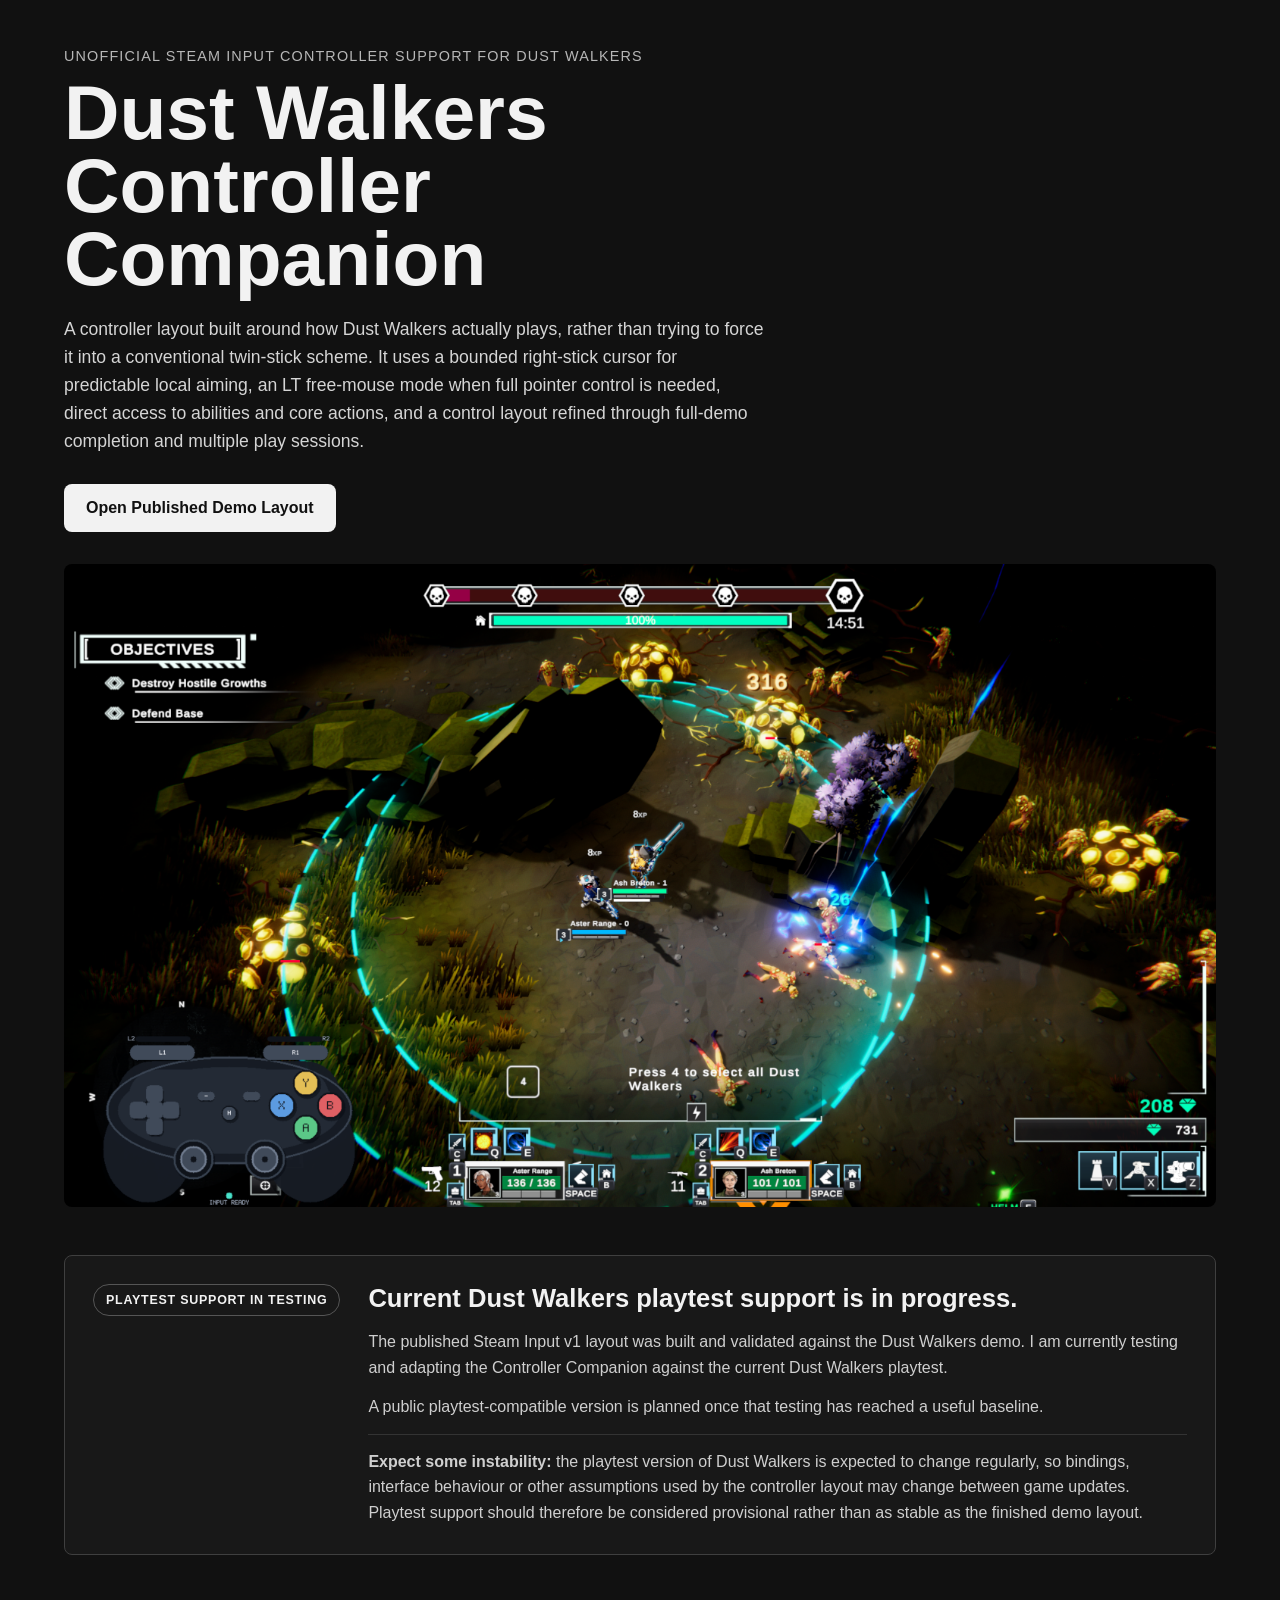
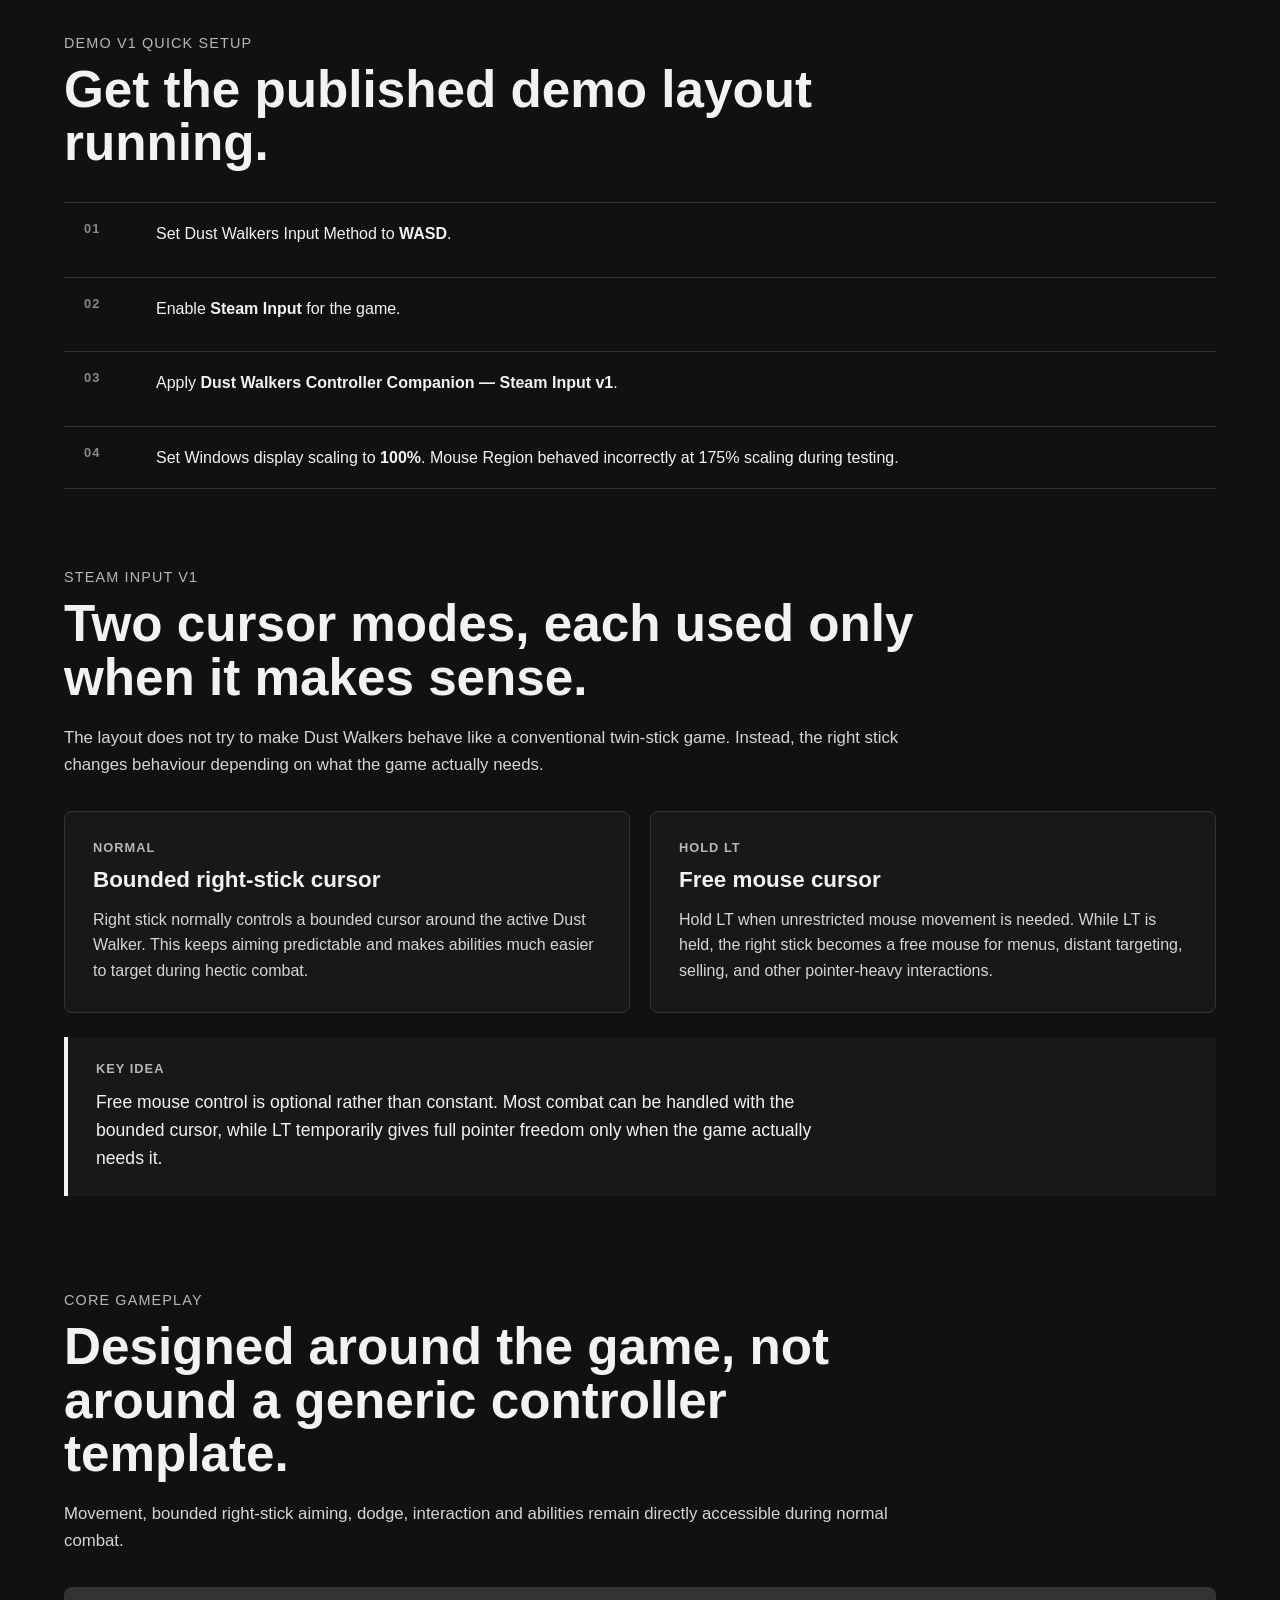
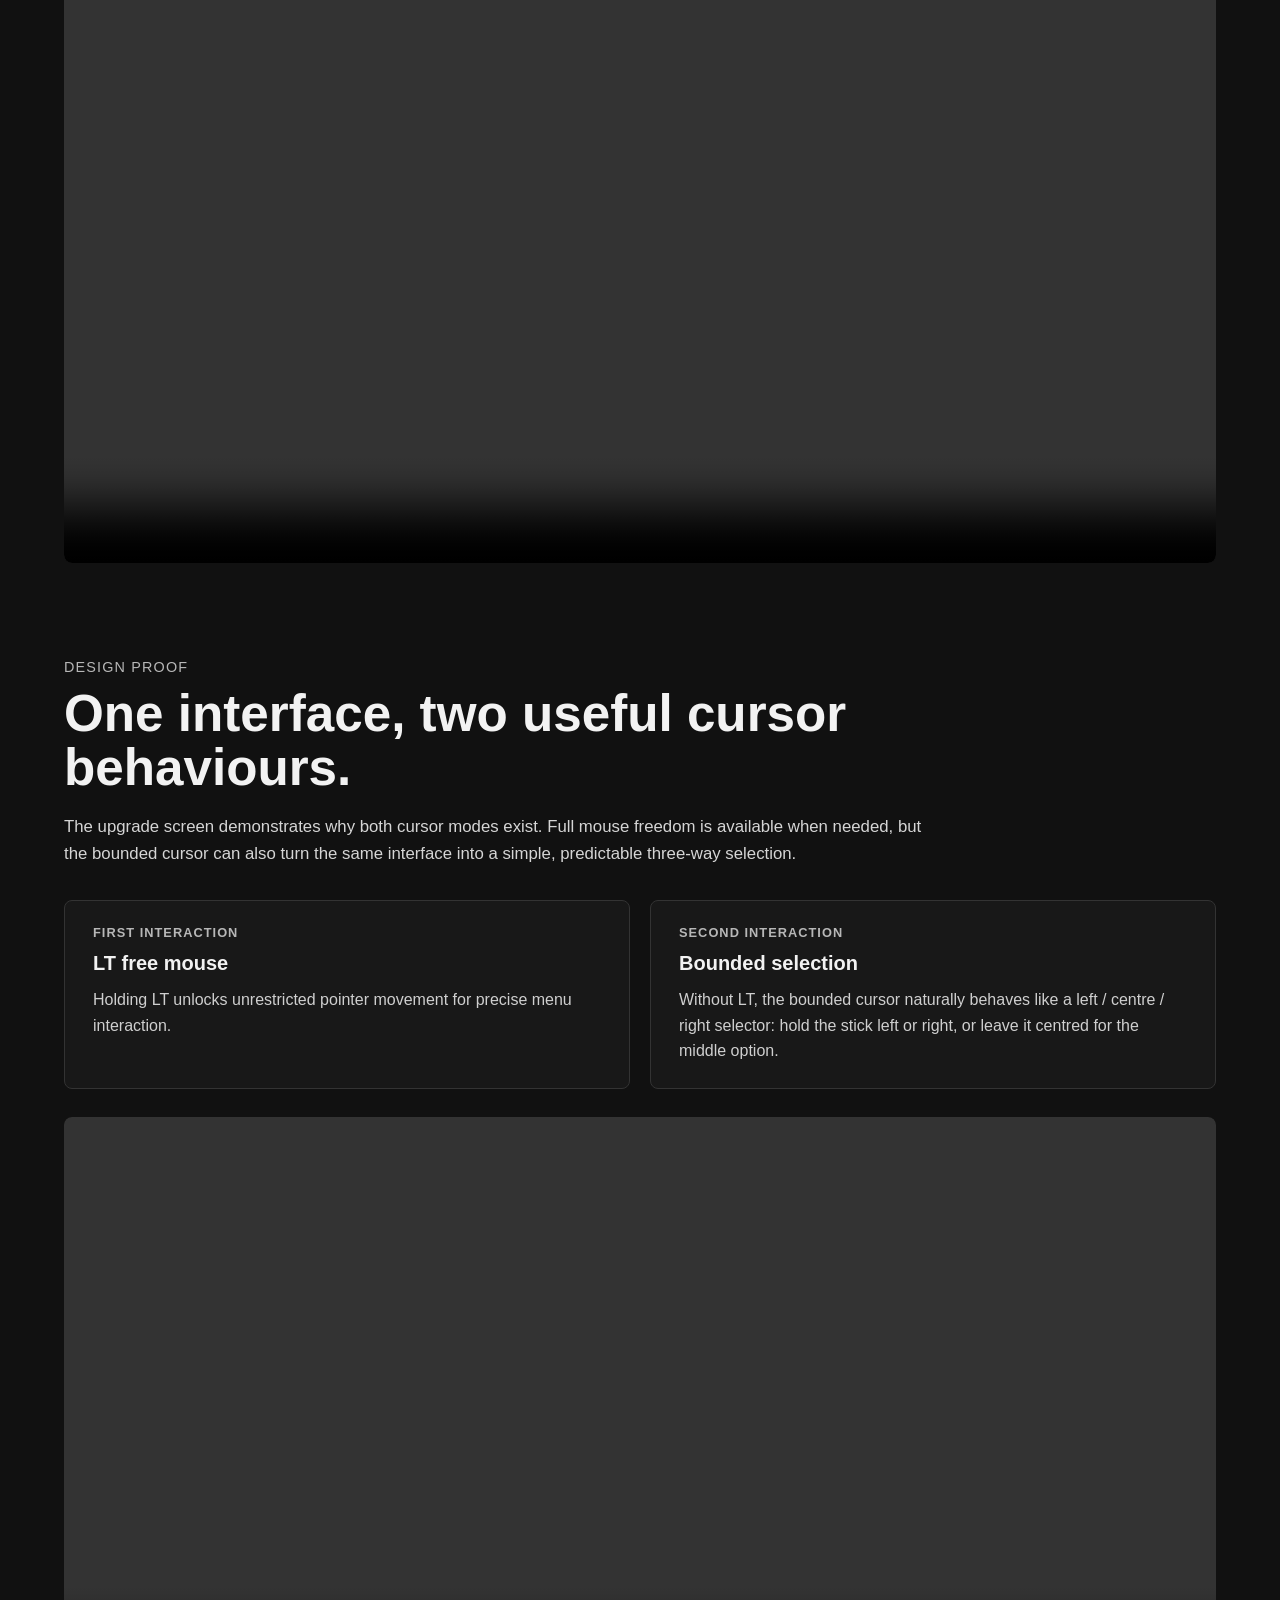
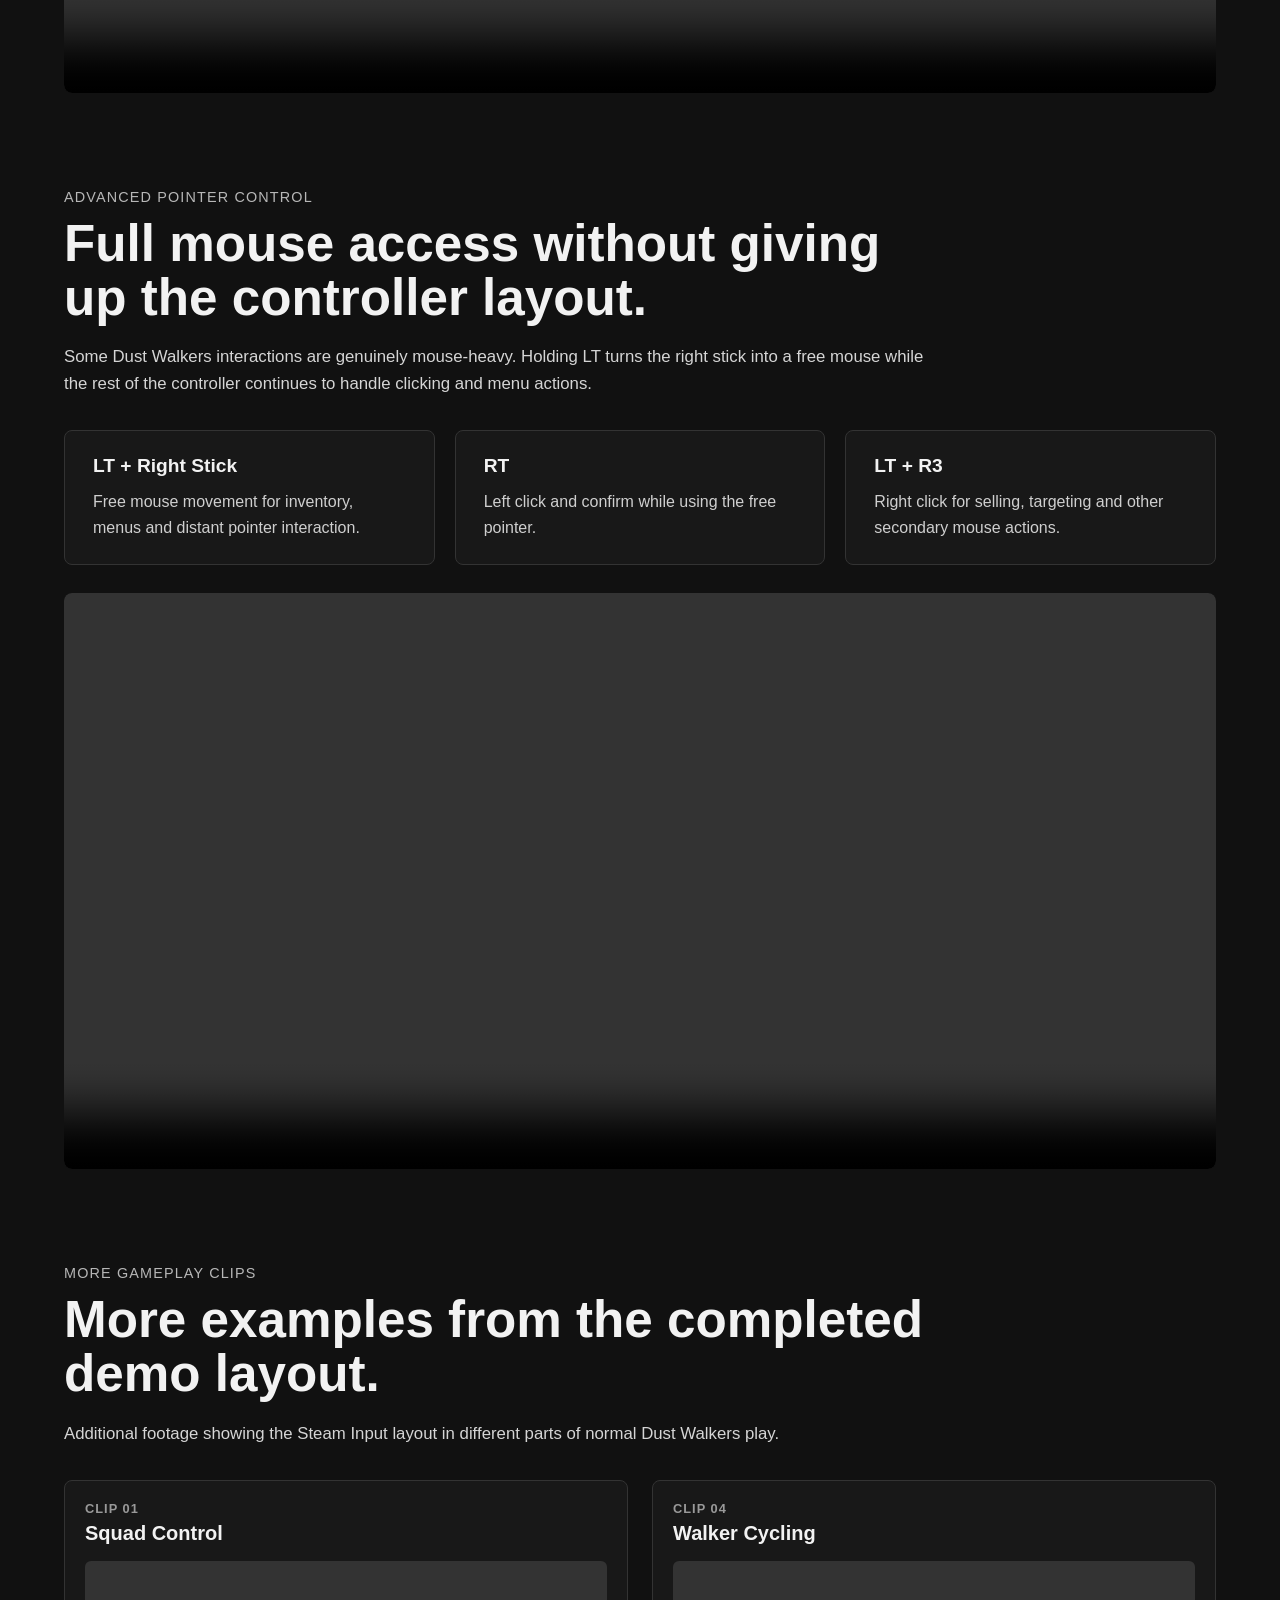
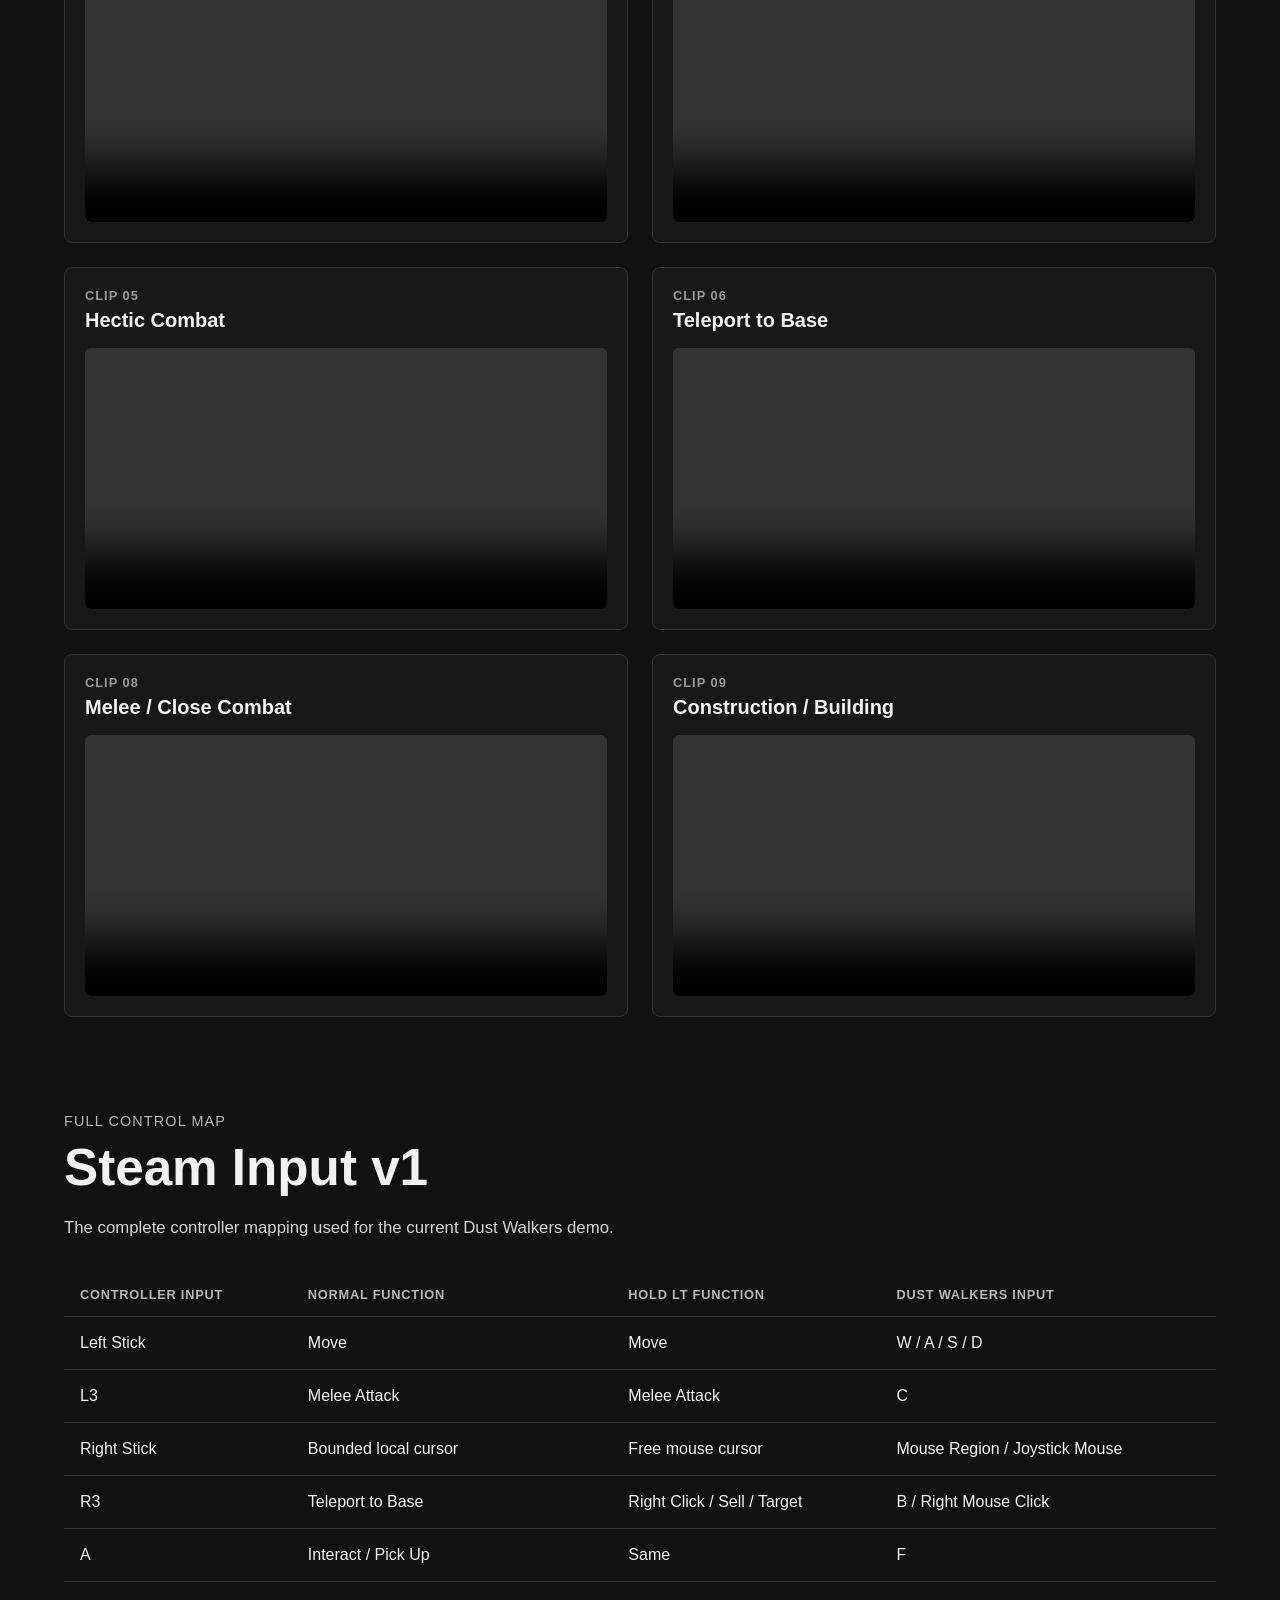
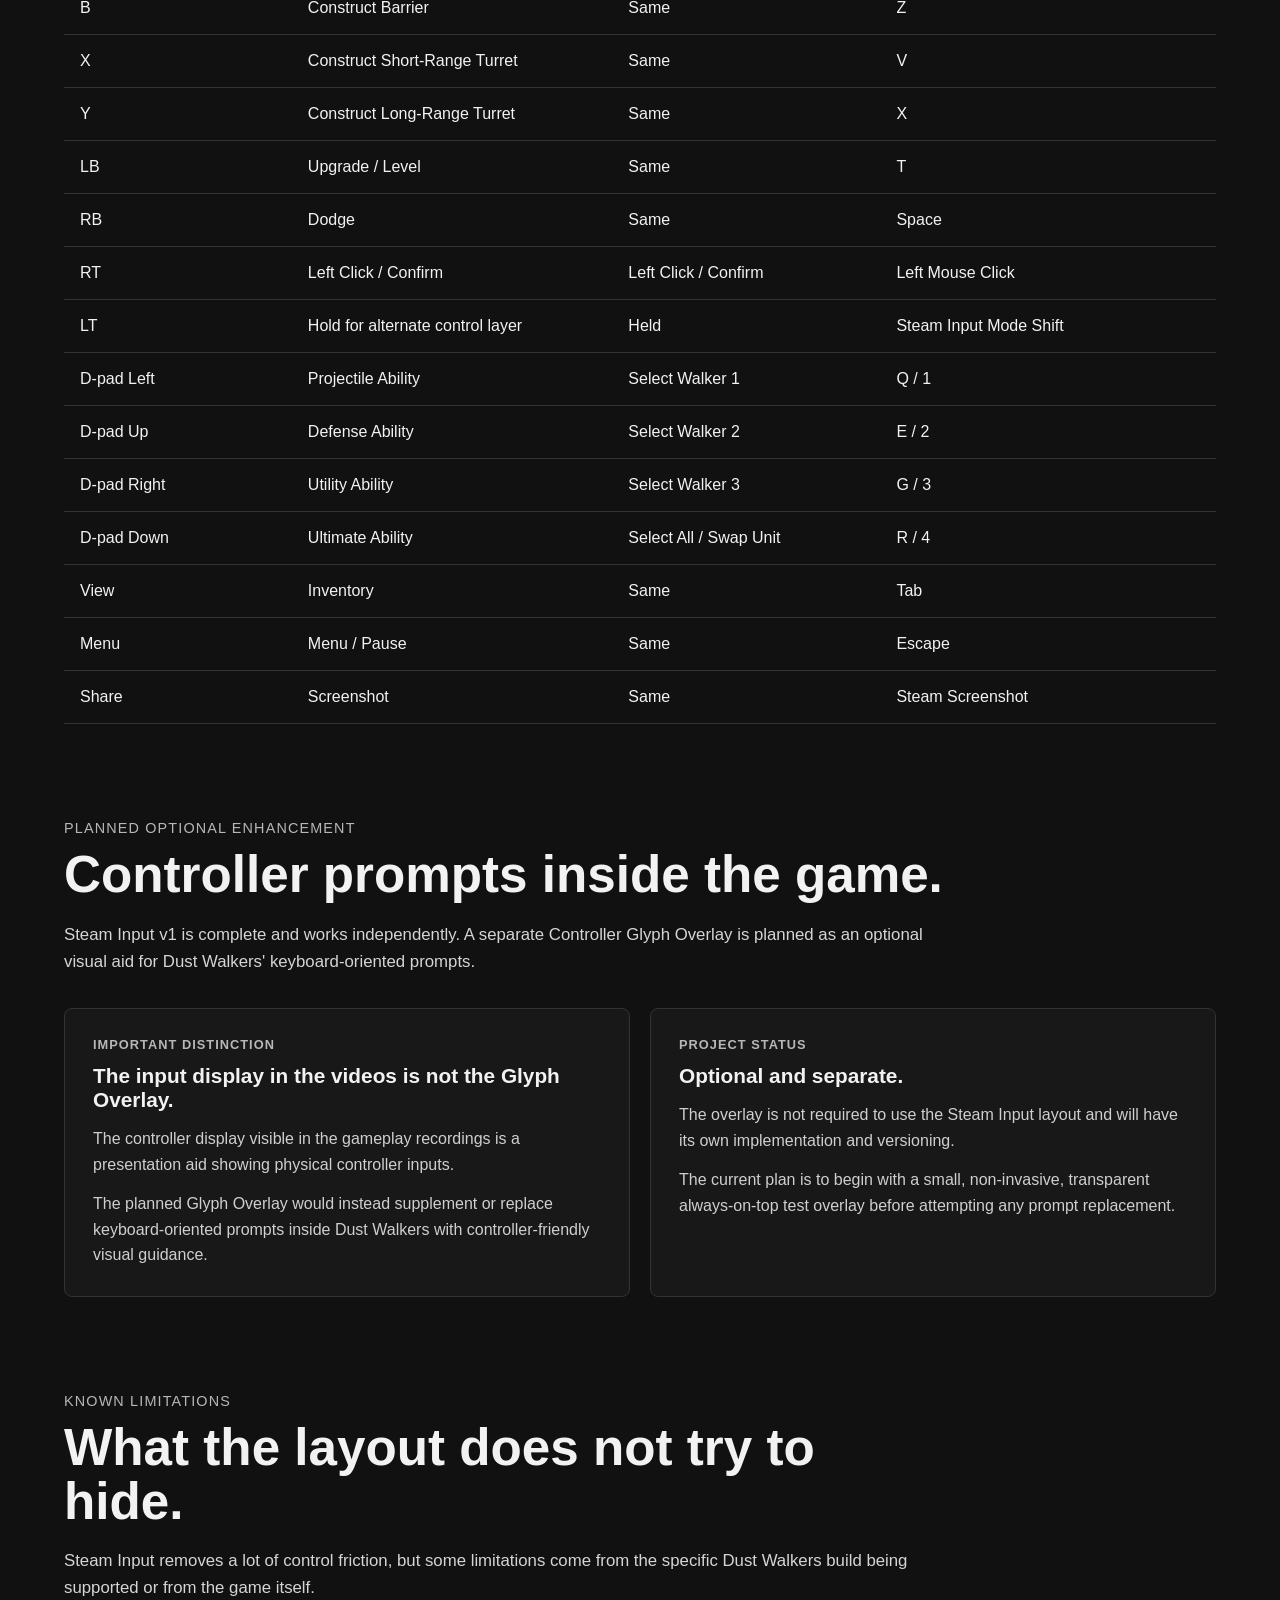
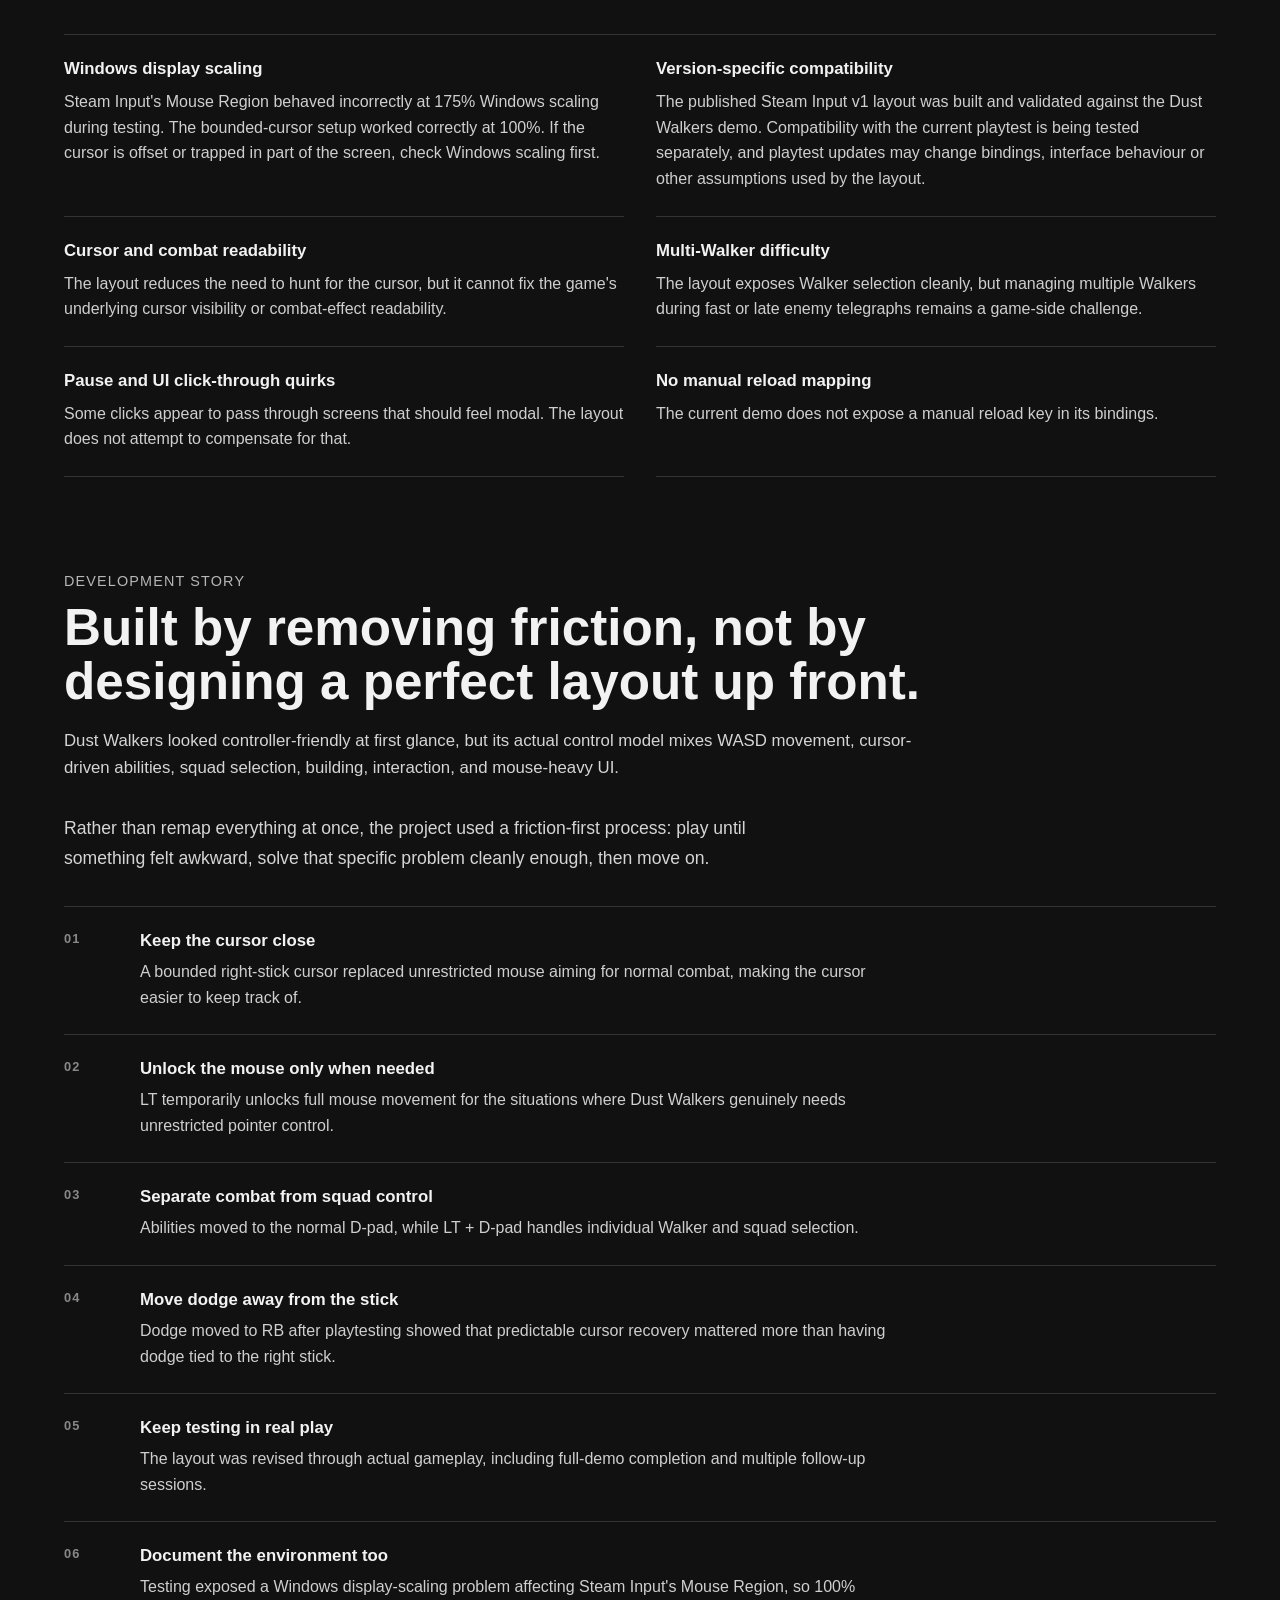
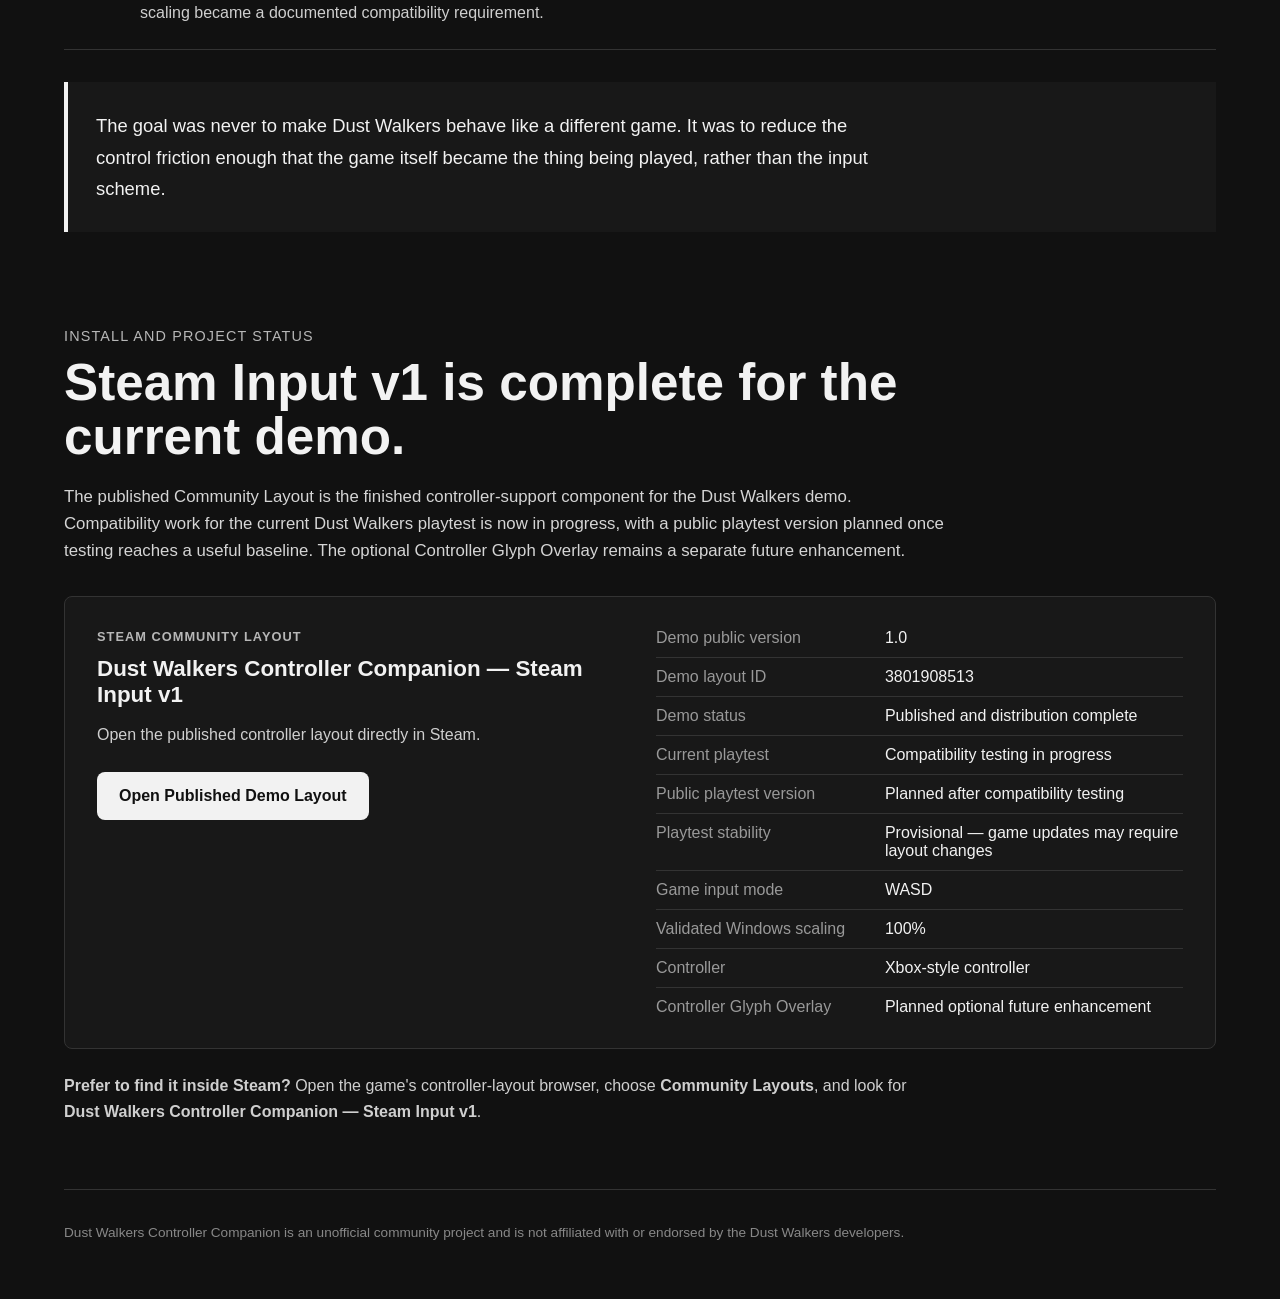
==== index.html @ dc146426 "Initial Dust Walkers Controller Companion website" ====
<!doctype html>
<html lang="en">
  <head>
    <meta charset="utf-8" />
    <meta name="viewport" content="width=device-width, initial-scale=1" />

    <title>Dust Walkers Controller Companion</title>

    <meta
      name="description"
      content="Unofficial Steam Input controller support for Dust Walkers, featuring a completed demo layout, gameplay examples, full control mapping, and current playtest compatibility testing."
    />

    <meta name="theme-color" content="#111111" />
    <meta name="color-scheme" content="dark" />

    <link rel="stylesheet" href="styles.css" />
  </head>

  <body>
    <main>
      <section class="hero">
        <div class="hero-text">
          <p class="eyebrow">
            Unofficial Steam Input controller support for Dust Walkers
          </p>

          <h1>Dust Walkers Controller Companion</h1>

          <p class="hero-pitch">
            A controller layout built around how Dust Walkers actually plays,
            rather than trying to force it into a conventional twin-stick
            scheme. It uses a bounded right-stick cursor for predictable local
            aiming, an LT free-mouse mode when full pointer control is needed,
            direct access to abilities and core actions, and a control layout
            refined through full-demo completion and multiple play sessions.
          </p>

          <a
            class="primary-button"
            href="steam://controllerconfig/3904060/3801908513"
          >
            Open Published Demo Layout
          </a>
        </div>

        <img
          class="hero-image"
          src="../assets/images/DWCC_Hero_Gameplay_01.png"
          alt="Dust Walkers gameplay with the controller input display visible"
        />
      </section>

      <section class="playtest-status">
        <div class="status-badge">Playtest support in testing</div>

        <div class="status-copy">
          <h2>Current Dust Walkers playtest support is in progress.</h2>

          <p>
            The published Steam Input v1 layout was built and validated against
            the Dust Walkers demo. I am currently testing and adapting the
            Controller Companion against the current Dust Walkers playtest.
          </p>

          <p>
            A public playtest-compatible version is planned once that testing
            has reached a useful baseline.
          </p>

          <p class="status-warning">
            <strong>Expect some instability:</strong>
            the playtest version of Dust Walkers is expected to change
            regularly, so bindings, interface behaviour or other assumptions
            used by the controller layout may change between game updates.
            Playtest support should therefore be considered provisional rather
            than as stable as the finished demo layout.
          </p>
        </div>
      </section>

      <section class="quick-setup">
        <div class="section-heading">
          <p class="eyebrow">Demo v1 quick setup</p>

          <h2>Get the published demo layout running.</h2>
        </div>

        <div class="setup-steps">
          <div class="setup-step">
            <span class="step-number">01</span>
            <p>Set Dust Walkers Input Method to <strong>WASD</strong>.</p>
          </div>

          <div class="setup-step">
            <span class="step-number">02</span>
            <p>Enable <strong>Steam Input</strong> for the game.</p>
          </div>

          <div class="setup-step">
            <span class="step-number">03</span>
            <p>
              Apply
              <strong>Dust Walkers Controller Companion — Steam Input v1</strong
              >.
            </p>
          </div>

          <div class="setup-step">
            <span class="step-number">04</span>
            <p>
              Set Windows display scaling to <strong>100%</strong>. Mouse Region
              behaved incorrectly at 175% scaling during testing.
            </p>
          </div>
        </div>
      </section>

      <section class="steam-input">
        <div class="section-heading">
          <p class="eyebrow">Steam Input v1</p>

          <h2>Two cursor modes, each used only when it makes sense.</h2>

          <p>
            The layout does not try to make Dust Walkers behave like a
            conventional twin-stick game. Instead, the right stick changes
            behaviour depending on what the game actually needs.
          </p>
        </div>

        <div class="cursor-modes">
          <article class="cursor-mode">
            <p class="mode-label">Normal</p>

            <h3>Bounded right-stick cursor</h3>

            <p>
              Right stick normally controls a bounded cursor around the active
              Dust Walker. This keeps aiming predictable and makes abilities
              much easier to target during hectic combat.
            </p>
          </article>

          <article class="cursor-mode">
            <p class="mode-label">Hold LT</p>

            <h3>Free mouse cursor</h3>

            <p>
              Hold LT when unrestricted mouse movement is needed. While LT is
              held, the right stick becomes a free mouse for menus, distant
              targeting, selling, and other pointer-heavy interactions.
            </p>
          </article>
        </div>

        <div class="key-idea">
          <p class="mode-label">Key idea</p>

          <p>
            Free mouse control is optional rather than constant. Most combat can
            be handled with the bounded cursor, while LT temporarily gives full
            pointer freedom only when the game actually needs it.
          </p>
        </div>
      </section>

      <section class="gameplay-proof">
        <div class="section-heading">
          <p class="eyebrow">Core gameplay</p>

          <h2>
            Designed around the game, not around a generic controller template.
          </h2>

          <p>
            Movement, bounded right-stick aiming, dodge, interaction and
            abilities remain directly accessible during normal combat.
          </p>
        </div>

        <video class="gameplay-video" controls playsinline preload="metadata">
          <source
            src="assets/video/DWCC_02_Core_Combat_720p_WEB.mp4"
            type="video/mp4"
          />

          Your browser does not support HTML video.
        </video>
      </section>

      <section class="design-proof">
        <div class="section-heading">
          <p class="eyebrow">Design proof</p>

          <h2>One interface, two useful cursor behaviours.</h2>

          <p>
            The upgrade screen demonstrates why both cursor modes exist. Full
            mouse freedom is available when needed, but the bounded cursor can
            also turn the same interface into a simple, predictable three-way
            selection.
          </p>
        </div>

        <div class="proof-notes">
          <article class="proof-note">
            <p class="mode-label">First interaction</p>

            <h3>LT free mouse</h3>

            <p>
              Holding LT unlocks unrestricted pointer movement for precise menu
              interaction.
            </p>
          </article>

          <article class="proof-note">
            <p class="mode-label">Second interaction</p>

            <h3>Bounded selection</h3>

            <p>
              Without LT, the bounded cursor naturally behaves like a left /
              centre / right selector: hold the stick left or right, or leave it
              centred for the middle option.
            </p>
          </article>
        </div>

        <video class="gameplay-video" controls playsinline preload="metadata">
          <source
            src="assets/video/DWCC_07_Level_Upgrade_Flow_720p_WEB.mp4"
            type="video/mp4"
          />

          Your browser does not support HTML video.
        </video>
      </section>

      <section class="pointer-proof">
        <div class="section-heading">
          <p class="eyebrow">Advanced pointer control</p>

          <h2>Full mouse access without giving up the controller layout.</h2>

          <p>
            Some Dust Walkers interactions are genuinely mouse-heavy. Holding LT
            turns the right stick into a free mouse while the rest of the
            controller continues to handle clicking and menu actions.
          </p>
        </div>

        <div class="pointer-features">
          <article class="pointer-feature">
            <h3>LT + Right Stick</h3>

            <p>
              Free mouse movement for inventory, menus and distant pointer
              interaction.
            </p>
          </article>

          <article class="pointer-feature">
            <h3>RT</h3>

            <p>Left click and confirm while using the free pointer.</p>
          </article>

          <article class="pointer-feature">
            <h3>LT + R3</h3>

            <p>
              Right click for selling, targeting and other secondary mouse
              actions.
            </p>
          </article>
        </div>

        <video class="gameplay-video" controls playsinline preload="metadata">
          <source
            src="assets/video/DWCC_03_Free_Mouse_Inventory_720p_WEB.mp4"
            type="video/mp4"
          />

          Your browser does not support HTML video.
        </video>
      </section>

      <section class="gameplay-gallery">
        <div class="section-heading">
          <p class="eyebrow">More gameplay clips</p>

          <h2>More examples from the completed demo layout.</h2>

          <p>
            Additional footage showing the Steam Input layout in different parts
            of normal Dust Walkers play.
          </p>
        </div>

        <div class="video-gallery">
          <article class="video-gallery-item">
            <div class="video-gallery-heading">
              <span>Clip 01</span>
              <h3>Squad Control</h3>
            </div>

            <video controls playsinline preload="metadata">
              <source
                src="assets/video/DWCC_01_Squad_Control_720p_WEB.mp4"
                type="video/mp4"
              />
              Your browser does not support HTML video.
            </video>
          </article>

          <article class="video-gallery-item">
            <div class="video-gallery-heading">
              <span>Clip 04</span>
              <h3>Walker Cycling</h3>
            </div>

            <video controls playsinline preload="metadata">
              <source
                src="assets/video/DWCC_04_Walker_Cycling_720p_WEB.mp4"
                type="video/mp4"
              />
              Your browser does not support HTML video.
            </video>
          </article>

          <article class="video-gallery-item">
            <div class="video-gallery-heading">
              <span>Clip 05</span>
              <h3>Hectic Combat</h3>
            </div>

            <video controls playsinline preload="metadata">
              <source
                src="assets/video/DWCC_05_Hectic_Combat_Teaser_720p_WEB.mp4"
                type="video/mp4"
              />
              Your browser does not support HTML video.
            </video>
          </article>

          <article class="video-gallery-item">
            <div class="video-gallery-heading">
              <span>Clip 06</span>
              <h3>Teleport to Base</h3>
            </div>

            <video controls playsinline preload="metadata">
              <source
                src="assets/video/DWCC_06_Teleport_To_Base_720p_WEB.mp4"
                type="video/mp4"
              />
              Your browser does not support HTML video.
            </video>
          </article>

          <article class="video-gallery-item">
            <div class="video-gallery-heading">
              <span>Clip 08</span>
              <h3>Melee / Close Combat</h3>
            </div>

            <video controls playsinline preload="metadata">
              <source
                src="assets/video/DWCC_08_Melee_Close_Combat_720p_WEB.mp4"
                type="video/mp4"
              />
              Your browser does not support HTML video.
            </video>
          </article>

          <article class="video-gallery-item">
            <div class="video-gallery-heading">
              <span>Clip 09</span>
              <h3>Construction / Building</h3>
            </div>

            <video controls playsinline preload="metadata">
              <source
                src="assets/video/DWCC_09_Construction_Building_720p_WEB.mp4"
                type="video/mp4"
              />
              Your browser does not support HTML video.
            </video>
          </article>
        </div>
      </section>

      <section class="control-map">
        <div class="section-heading">
          <p class="eyebrow">Full control map</p>

          <h2>Steam Input v1</h2>

          <p>
            The complete controller mapping used for the current Dust Walkers
            demo.
          </p>
        </div>

        <p class="table-hint">
          On smaller screens, swipe sideways to view all control-map columns.
        </p>
        <div class="table-wrap">
          <table>
            <thead>
              <tr>
                <th>Controller input</th>
                <th>Normal function</th>
                <th>Hold LT function</th>
                <th>Dust Walkers input</th>
              </tr>
            </thead>

            <tbody>
              <tr>
                <td>Left Stick</td>
                <td>Move</td>
                <td>Move</td>
                <td>W / A / S / D</td>
              </tr>

              <tr>
                <td>L3</td>
                <td>Melee Attack</td>
                <td>Melee Attack</td>
                <td>C</td>
              </tr>

              <tr>
                <td>Right Stick</td>
                <td>Bounded local cursor</td>
                <td>Free mouse cursor</td>
                <td>Mouse Region / Joystick Mouse</td>
              </tr>

              <tr>
                <td>R3</td>
                <td>Teleport to Base</td>
                <td>Right Click / Sell / Target</td>
                <td>B / Right Mouse Click</td>
              </tr>

              <tr>
                <td>A</td>
                <td>Interact / Pick Up</td>
                <td>Same</td>
                <td>F</td>
              </tr>

              <tr>
                <td>B</td>
                <td>Construct Barrier</td>
                <td>Same</td>
                <td>Z</td>
              </tr>

              <tr>
                <td>X</td>
                <td>Construct Short-Range Turret</td>
                <td>Same</td>
                <td>V</td>
              </tr>

              <tr>
                <td>Y</td>
                <td>Construct Long-Range Turret</td>
                <td>Same</td>
                <td>X</td>
              </tr>

              <tr>
                <td>LB</td>
                <td>Upgrade / Level</td>
                <td>Same</td>
                <td>T</td>
              </tr>

              <tr>
                <td>RB</td>
                <td>Dodge</td>
                <td>Same</td>
                <td>Space</td>
              </tr>

              <tr>
                <td>RT</td>
                <td>Left Click / Confirm</td>
                <td>Left Click / Confirm</td>
                <td>Left Mouse Click</td>
              </tr>

              <tr>
                <td>LT</td>
                <td>Hold for alternate control layer</td>
                <td>Held</td>
                <td>Steam Input Mode Shift</td>
              </tr>

              <tr>
                <td>D-pad Left</td>
                <td>Projectile Ability</td>
                <td>Select Walker 1</td>
                <td>Q / 1</td>
              </tr>

              <tr>
                <td>D-pad Up</td>
                <td>Defense Ability</td>
                <td>Select Walker 2</td>
                <td>E / 2</td>
              </tr>

              <tr>
                <td>D-pad Right</td>
                <td>Utility Ability</td>
                <td>Select Walker 3</td>
                <td>G / 3</td>
              </tr>

              <tr>
                <td>D-pad Down</td>
                <td>Ultimate Ability</td>
                <td>Select All / Swap Unit</td>
                <td>R / 4</td>
              </tr>

              <tr>
                <td>View</td>
                <td>Inventory</td>
                <td>Same</td>
                <td>Tab</td>
              </tr>

              <tr>
                <td>Menu</td>
                <td>Menu / Pause</td>
                <td>Same</td>
                <td>Escape</td>
              </tr>

              <tr>
                <td>Share</td>
                <td>Screenshot</td>
                <td>Same</td>
                <td>Steam Screenshot</td>
              </tr>
            </tbody>
          </table>
        </div>
      </section>

      <section class="glyph-overlay">
        <div class="section-heading">
          <p class="eyebrow">Planned optional enhancement</p>

          <h2>Controller prompts inside the game.</h2>

          <p>
            Steam Input v1 is complete and works independently. A separate
            Controller Glyph Overlay is planned as an optional visual aid for
            Dust Walkers' keyboard-oriented prompts.
          </p>
        </div>

        <div class="overlay-note">
          <div>
            <p class="mode-label">Important distinction</p>

            <h3>The input display in the videos is not the Glyph Overlay.</h3>

            <p>
              The controller display visible in the gameplay recordings is a
              presentation aid showing physical controller inputs.
            </p>

            <p>
              The planned Glyph Overlay would instead supplement or replace
              keyboard-oriented prompts inside Dust Walkers with
              controller-friendly visual guidance.
            </p>
          </div>

          <div>
            <p class="mode-label">Project status</p>

            <h3>Optional and separate.</h3>

            <p>
              The overlay is not required to use the Steam Input layout and will
              have its own implementation and versioning.
            </p>

            <p>
              The current plan is to begin with a small, non-invasive,
              transparent always-on-top test overlay before attempting any
              prompt replacement.
            </p>
          </div>
        </div>
      </section>

      <section class="limitations">
        <div class="section-heading">
          <p class="eyebrow">Known limitations</p>

          <h2>What the layout does not try to hide.</h2>

          <p>
            Steam Input removes a lot of control friction, but some limitations
            come from the specific Dust Walkers build being supported or from
            the game itself.
          </p>
        </div>

        <div class="limitation-list">
          <article class="limitation-item">
            <h3>Windows display scaling</h3>
            <p>
              Steam Input's Mouse Region behaved incorrectly at 175% Windows
              scaling during testing. The bounded-cursor setup worked correctly
              at 100%. If the cursor is offset or trapped in part of the screen,
              check Windows scaling first.
            </p>
          </article>

          <article class="limitation-item">
            <h3>Version-specific compatibility</h3>

            <p>
              The published Steam Input v1 layout was built and validated
              against the Dust Walkers demo. Compatibility with the current
              playtest is being tested separately, and playtest updates may
              change bindings, interface behaviour or other assumptions used by
              the layout.
            </p>
          </article>

          <article class="limitation-item">
            <h3>Cursor and combat readability</h3>
            <p>
              The layout reduces the need to hunt for the cursor, but it cannot
              fix the game's underlying cursor visibility or combat-effect
              readability.
            </p>
          </article>

          <article class="limitation-item">
            <h3>Multi-Walker difficulty</h3>
            <p>
              The layout exposes Walker selection cleanly, but managing multiple
              Walkers during fast or late enemy telegraphs remains a game-side
              challenge.
            </p>
          </article>

          <article class="limitation-item">
            <h3>Pause and UI click-through quirks</h3>
            <p>
              Some clicks appear to pass through screens that should feel modal.
              The layout does not attempt to compensate for that.
            </p>
          </article>

          <article class="limitation-item">
            <h3>No manual reload mapping</h3>
            <p>
              The current demo does not expose a manual reload key in its
              bindings.
            </p>
          </article>
        </div>
      </section>

      <section class="development-story">
        <div class="section-heading">
          <p class="eyebrow">Development story</p>

          <h2>
            Built by removing friction, not by designing a perfect layout up
            front.
          </h2>

          <p>
            Dust Walkers looked controller-friendly at first glance, but its
            actual control model mixes WASD movement, cursor-driven abilities,
            squad selection, building, interaction, and mouse-heavy UI.
          </p>
        </div>

        <div class="story-intro">
          <p>
            Rather than remap everything at once, the project used a
            friction-first process: play until something felt awkward, solve
            that specific problem cleanly enough, then move on.
          </p>
        </div>

        <div class="story-steps">
          <article class="story-step">
            <span class="story-number">01</span>

            <div>
              <h3>Keep the cursor close</h3>
              <p>
                A bounded right-stick cursor replaced unrestricted mouse aiming
                for normal combat, making the cursor easier to keep track of.
              </p>
            </div>
          </article>

          <article class="story-step">
            <span class="story-number">02</span>

            <div>
              <h3>Unlock the mouse only when needed</h3>
              <p>
                LT temporarily unlocks full mouse movement for the situations
                where Dust Walkers genuinely needs unrestricted pointer control.
              </p>
            </div>
          </article>

          <article class="story-step">
            <span class="story-number">03</span>

            <div>
              <h3>Separate combat from squad control</h3>
              <p>
                Abilities moved to the normal D-pad, while LT + D-pad handles
                individual Walker and squad selection.
              </p>
            </div>
          </article>

          <article class="story-step">
            <span class="story-number">04</span>

            <div>
              <h3>Move dodge away from the stick</h3>
              <p>
                Dodge moved to RB after playtesting showed that predictable
                cursor recovery mattered more than having dodge tied to the
                right stick.
              </p>
            </div>
          </article>

          <article class="story-step">
            <span class="story-number">05</span>

            <div>
              <h3>Keep testing in real play</h3>
              <p>
                The layout was revised through actual gameplay, including
                full-demo completion and multiple follow-up sessions.
              </p>
            </div>
          </article>

          <article class="story-step">
            <span class="story-number">06</span>

            <div>
              <h3>Document the environment too</h3>
              <p>
                Testing exposed a Windows display-scaling problem affecting
                Steam Input's Mouse Region, so 100% scaling became a documented
                compatibility requirement.
              </p>
            </div>
          </article>
        </div>

        <div class="story-conclusion">
          <p>
            The goal was never to make Dust Walkers behave like a different
            game. It was to reduce the control friction enough that the game
            itself became the thing being played, rather than the input scheme.
          </p>
        </div>
      </section>

      <section class="install-status">
        <div class="section-heading">
          <p class="eyebrow">Install and project status</p>

          <h2>Steam Input v1 is complete for the current demo.</h2>

          <p>
            The published Community Layout is the finished controller-support
            component for the Dust Walkers demo. Compatibility work for the
            current Dust Walkers playtest is now in progress, with a public
            playtest version planned once testing reaches a useful baseline. The
            optional Controller Glyph Overlay remains a separate future
            enhancement.
          </p>
        </div>

        <div class="install-panel">
          <div class="install-primary">
            <p class="mode-label">Steam Community Layout</p>

            <h3>Dust Walkers Controller Companion — Steam Input v1</h3>

            <p>Open the published controller layout directly in Steam.</p>

            <a
              class="primary-button"
              href="steam://controllerconfig/3904060/3801908513"
            >
              Open Published Demo Layout
            </a>
          </div>

          <div class="project-metadata">
            <dl>
              <div>
                <dt>Demo public version</dt>
                <dd>1.0</dd>
              </div>

              <div>
                <dt>Demo layout ID</dt>
                <dd>3801908513</dd>
              </div>

              <div>
                <dt>Demo status</dt>
                <dd>Published and distribution complete</dd>
              </div>

              <div>
                <dt>Current playtest</dt>
                <dd>Compatibility testing in progress</dd>
              </div>

              <div>
                <dt>Public playtest version</dt>
                <dd>Planned after compatibility testing</dd>
              </div>

              <div>
                <dt>Playtest stability</dt>
                <dd>Provisional — game updates may require layout changes</dd>
              </div>

              <div>
                <dt>Game input mode</dt>
                <dd>WASD</dd>
              </div>

              <div>
                <dt>Validated Windows scaling</dt>
                <dd>100%</dd>
              </div>

              <div>
                <dt>Controller</dt>
                <dd>Xbox-style controller</dd>
              </div>

              <div>
                <dt>Controller Glyph Overlay</dt>
                <dd>Planned optional future enhancement</dd>
              </div>
            </dl>
          </div>
        </div>

        <div class="install-fallback">
          <p>
            <strong>Prefer to find it inside Steam?</strong>
            Open the game's controller-layout browser, choose
            <strong>Community Layouts</strong>, and look for
            <strong>Dust Walkers Controller Companion — Steam Input v1</strong>.
          </p>
        </div>
      </section>

      <footer class="site-footer">
        <p>
          Dust Walkers Controller Companion is an unofficial community project
          and is not affiliated with or endorsed by the Dust Walkers developers.
        </p>
      </footer>
    </main>
  </body>
</html>
---- styles.css ----
* {
  box-sizing: border-box;
}

body {
  margin: 0;
  font-family: Arial, sans-serif;
  background: #111;
  color: #f2f2f2;
}

main {
  max-width: 1200px;
  margin: 0 auto;
  padding: 48px 24px;
}

.hero {
  display: grid;
  gap: 32px;
}

.hero-text {
  max-width: 760px;
}

.eyebrow {
  margin: 0 0 12px;
  font-size: 0.9rem;
  text-transform: uppercase;
  letter-spacing: 0.08em;
  color: #b7b7b7;
}

h1 {
  margin: 0 0 20px;
  font-size: clamp(2.4rem, 6vw, 5rem);
  line-height: 0.95;
}

.hero-pitch {
  max-width: 700px;
  margin: 0 0 28px;
  font-size: 1.1rem;
  line-height: 1.6;
  color: #d5d5d5;
}

.primary-button {
  display: inline-block;
  padding: 15px 22px;

  background: #f2f2f2;
  color: #111;

  text-decoration: none;
  font-weight: bold;

  border-radius: 8px;

  transition:
    transform 0.15s ease,
    background 0.15s ease;
}

.primary-button:hover {
  background: #ffffff;
  transform: translateY(-1px);
}

.hero-image {
  display: block;
  width: 100%;
  height: auto;
  border-radius: 8px;
}

.gameplay-proof {
  margin-top: 96px;
}

.section-heading {
  max-width: 880px;
  margin-bottom: 32px;
}

.section-heading h2 {
  margin: 0 0 20px;
  font-size: clamp(2rem, 4vw, 3.5rem);
  line-height: 1.05;
}

.section-heading p:last-child {
  margin: 0;
  font-size: 1.05rem;
  line-height: 1.6;
  color: #d5d5d5;
}

.gameplay-video {
  display: block;
  width: 100%;
  height: auto;
  border-radius: 8px;
  background: #000;
}

.steam-input {
  margin-top: 80px;
}

.cursor-modes {
  display: grid;
  grid-template-columns: repeat(2, minmax(0, 1fr));
  gap: 20px;
}

.cursor-mode {
  padding: 28px;
  border: 1px solid #333;
  border-radius: 8px;
  background: #181818;
}

.mode-label {
  margin: 0 0 12px;
  font-size: 0.8rem;
  font-weight: bold;
  text-transform: uppercase;
  letter-spacing: 0.08em;
  color: #b7b7b7;
}

.cursor-mode h3 {
  margin: 0 0 14px;
  font-size: 1.4rem;
}

.cursor-mode p:last-child {
  margin: 0;
  line-height: 1.6;
  color: #d5d5d5;
}

@media (max-width: 700px) {
  .cursor-modes {
    grid-template-columns: 1fr;
  }
}

.quick-setup {
  margin-top: 80px;
}

.setup-steps {
  display: grid;
  gap: 12px;
}

.setup-step {
  display: grid;
  grid-template-columns: 56px 1fr;
  gap: 16px;
  align-items: start;

  padding: 18px 20px;

  border-top: 1px solid #333;
}

.setup-step:last-child {
  border-bottom: 1px solid #333;
}

.step-number {
  font-size: 0.8rem;
  font-weight: bold;
  letter-spacing: 0.08em;
  color: #888;
}

.setup-step p {
  margin: 0;
  line-height: 1.6;
}

.key-idea {
  margin-top: 24px;
  padding: 24px 28px;

  border-left: 4px solid #f2f2f2;
  background: #181818;
}

.key-idea p:last-child {
  margin: 0;
  max-width: 760px;

  font-size: 1.1rem;
  line-height: 1.6;
}

.control-map {
  margin-top: 96px;
}

.table-wrap {
  width: 100%;
  overflow-x: auto;
}

table {
  width: 100%;
  min-width: 760px;
  border-collapse: collapse;
}

th,
td {
  padding: 14px 16px;
  text-align: left;
  vertical-align: top;
  border-bottom: 1px solid #333;
}

th {
  font-size: 0.8rem;
  text-transform: uppercase;
  letter-spacing: 0.06em;
  color: #b7b7b7;
}

td {
  line-height: 1.5;
}

.limitations {
  margin-top: 96px;
}

.limitation-list {
  display: grid;
  grid-template-columns: repeat(2, minmax(0, 1fr));
  gap: 0 32px;

  border-top: 1px solid #333;
}

.limitation-item {
  padding: 24px 0;
  border-bottom: 1px solid #333;
}

.limitation-item h3 {
  margin: 0 0 10px;
  font-size: 1.05rem;
}

.limitation-item p {
  margin: 0;
  line-height: 1.6;
  color: #cfcfcf;
}

@media (max-width: 700px) {
  .limitation-list {
    grid-template-columns: 1fr;
  }
}

.development-story {
  margin-top: 96px;
}

.story-intro {
  max-width: 760px;
  margin-bottom: 32px;
}

.story-intro p {
  margin: 0;
  font-size: 1.1rem;
  line-height: 1.7;
  color: #d5d5d5;
}

.story-steps {
  border-top: 1px solid #333;
}

.story-step {
  display: grid;
  grid-template-columns: 56px 1fr;
  gap: 20px;

  padding: 24px 0;
  border-bottom: 1px solid #333;
}

.story-number {
  font-size: 0.8rem;
  font-weight: bold;
  letter-spacing: 0.08em;
  color: #888;
}

.story-step h3 {
  margin: 0 0 8px;
  font-size: 1.05rem;
}

.story-step p {
  max-width: 760px;
  margin: 0;
  line-height: 1.6;
  color: #cfcfcf;
}

.story-conclusion {
  margin-top: 32px;
  padding: 28px;

  border-left: 4px solid #f2f2f2;
  background: #181818;
}

.story-conclusion p {
  max-width: 800px;
  margin: 0;

  font-size: 1.15rem;
  line-height: 1.7;
}

@media (max-width: 700px) {
  .story-step {
    grid-template-columns: 40px 1fr;
    gap: 12px;
  }
}

.design-proof {
  margin-top: 96px;
}

.proof-notes {
  display: grid;
  grid-template-columns: repeat(2, minmax(0, 1fr));
  gap: 20px;

  margin-bottom: 28px;
}

.proof-note {
  padding: 24px 28px;

  border: 1px solid #333;
  border-radius: 8px;

  background: #181818;
}

.proof-note h3 {
  margin: 0 0 12px;
  font-size: 1.25rem;
}

.proof-note p:last-child {
  margin: 0;
  line-height: 1.6;
  color: #cfcfcf;
}

@media (max-width: 700px) {
  .proof-notes {
    grid-template-columns: 1fr;
  }
}

.pointer-proof {
  margin-top: 96px;
}

.pointer-features {
  display: grid;
  grid-template-columns: repeat(3, minmax(0, 1fr));
  gap: 20px;

  margin-bottom: 28px;
}

.pointer-feature {
  padding: 24px 28px;

  border: 1px solid #333;
  border-radius: 8px;

  background: #181818;
}

.pointer-feature h3 {
  margin: 0 0 12px;
  font-size: 1.2rem;
}

.pointer-feature p {
  margin: 0;
  line-height: 1.6;
  color: #cfcfcf;
}

@media (max-width: 800px) {
  .pointer-features {
    grid-template-columns: 1fr;
  }
}

.glyph-overlay {
  margin-top: 96px;
}

.overlay-note {
  display: grid;
  grid-template-columns: repeat(2, minmax(0, 1fr));
  gap: 20px;
}

.overlay-note > div {
  padding: 28px;

  border: 1px solid #333;
  border-radius: 8px;

  background: #181818;
}

.overlay-note h3 {
  margin: 0 0 14px;
  font-size: 1.3rem;
}

.overlay-note p:not(.mode-label) {
  margin: 0 0 14px;
  line-height: 1.6;
  color: #cfcfcf;
}

.overlay-note p:last-child {
  margin-bottom: 0;
}

@media (max-width: 700px) {
  .overlay-note {
    grid-template-columns: 1fr;
  }
}

.install-status {
  margin-top: 96px;
  padding-bottom: 64px;
}

.install-panel {
  display: grid;
  grid-template-columns: repeat(2, minmax(0, 1fr));
  gap: 32px;

  padding: 32px;

  border: 1px solid #333;
  border-radius: 8px;

  background: #181818;
}

.install-primary h3 {
  margin: 0 0 14px;
  font-size: 1.4rem;
}

.install-primary > p:not(.mode-label) {
  margin: 0 0 24px;
  line-height: 1.6;
  color: #cfcfcf;
}

.project-metadata dl {
  margin: 0;
}

.project-metadata dl > div {
  display: grid;
  grid-template-columns: 1fr 1.4fr;
  gap: 16px;

  padding: 10px 0;
  border-bottom: 1px solid #333;
}

.project-metadata dl > div:first-child {
  padding-top: 0;
}

.project-metadata dl > div:last-child {
  padding-bottom: 0;
  border-bottom: 0;
}

.project-metadata dt {
  color: #999;
}

.project-metadata dd {
  margin: 0;
}

.install-fallback {
  max-width: 860px;
  margin-top: 24px;
}

.install-fallback p {
  margin: 0;
  line-height: 1.6;
  color: #cfcfcf;
}

@media (max-width: 800px) {
  .install-panel {
    grid-template-columns: 1fr;
  }

  .project-metadata dl > div {
    grid-template-columns: 1fr;
    gap: 4px;
  }
}

.playtest-status {
  display: grid;
  grid-template-columns: auto 1fr;
  gap: 28px;

  margin-top: 48px;
  padding: 28px;

  border: 1px solid #3f3f3f;
  border-radius: 8px;

  background: #181818;
}

.status-badge {
  align-self: start;

  padding: 8px 12px;

  border: 1px solid #555;
  border-radius: 999px;

  font-size: 0.78rem;
  font-weight: bold;
  text-transform: uppercase;
  letter-spacing: 0.06em;

  white-space: nowrap;
}

.status-copy h2 {
  margin: 0 0 16px;
  font-size: 1.6rem;
}

.status-copy p {
  max-width: 820px;
  margin: 0 0 14px;

  line-height: 1.6;
  color: #cfcfcf;
}

.status-copy p:last-child {
  margin-bottom: 0;
}

.status-warning {
  padding-top: 14px;
  border-top: 1px solid #333;
}

@media (max-width: 700px) {
  .playtest-status {
    grid-template-columns: 1fr;
    gap: 18px;
  }

  .status-badge {
    justify-self: start;
  }
}

.site-footer {
  padding: 32px 0 8px;
  border-top: 1px solid #333;
}

.site-footer p {
  margin: 0;
  font-size: 0.85rem;
  line-height: 1.6;
  color: #888;
}

.table-hint {
  display: none;
}

@media (max-width: 700px) {
  .table-hint {
    display: block;
    margin: 0 0 16px;

    font-size: 0.85rem;
    line-height: 1.5;
    color: #999;
  }

  .table-wrap {
    -webkit-overflow-scrolling: touch;
  }
}

.gameplay-gallery {
  margin-top: 96px;
}

.video-gallery {
  display: grid;
  grid-template-columns: repeat(2, minmax(0, 1fr));
  gap: 24px;
  margin-top: 32px;
}

.video-gallery-item {
  min-width: 0;
  padding: 20px;
  background: #181818;
  border: 1px solid #333;
  border-radius: 8px;
}

.video-gallery-heading {
  margin-bottom: 16px;
}

.video-gallery-heading span {
  display: block;
  margin-bottom: 6px;
  font-size: 0.8rem;
  font-weight: 700;
  letter-spacing: 0.08em;
  text-transform: uppercase;
  color: #999;
}

.video-gallery-heading h3 {
  margin: 0;
  font-size: 1.25rem;
}

.video-gallery video {
  display: block;
  width: 100%;
  height: auto;
  border-radius: 6px;
}

@media (max-width: 700px) {
  .video-gallery {
    grid-template-columns: 1fr;
  }
}
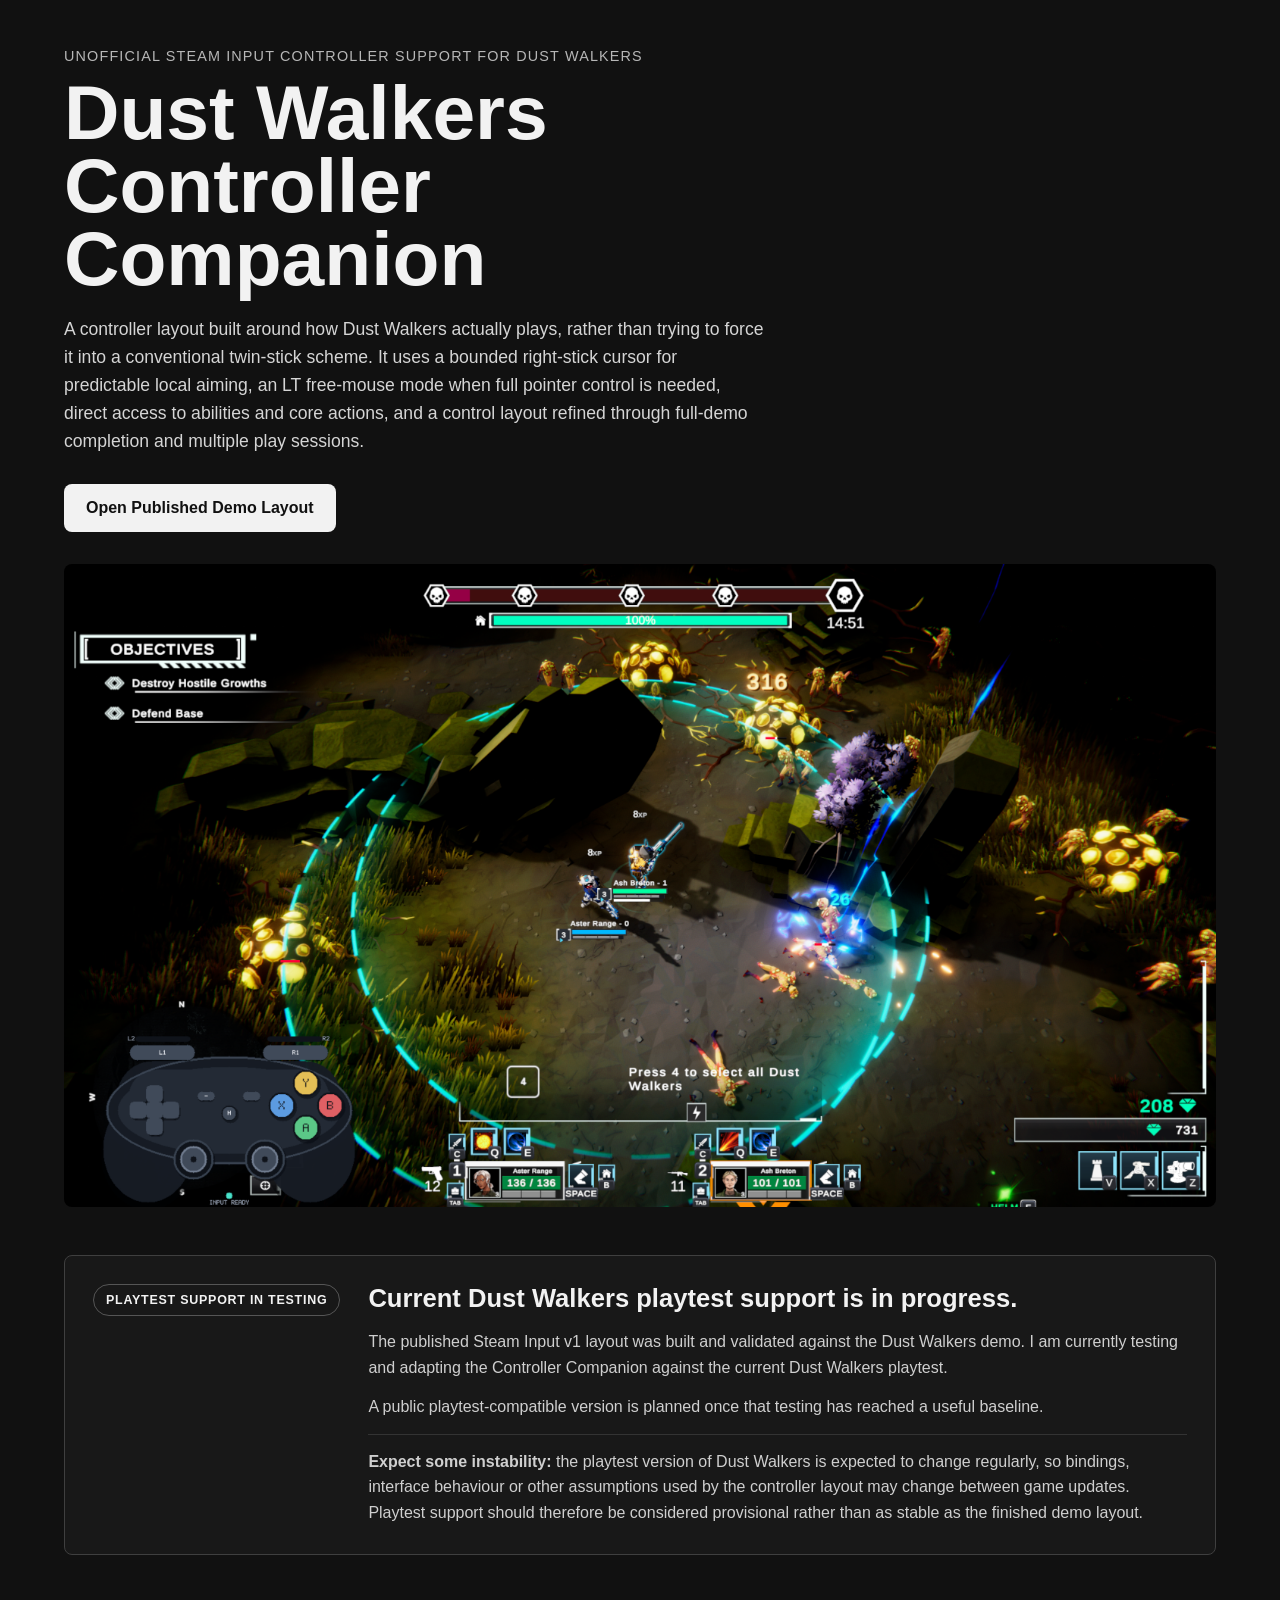
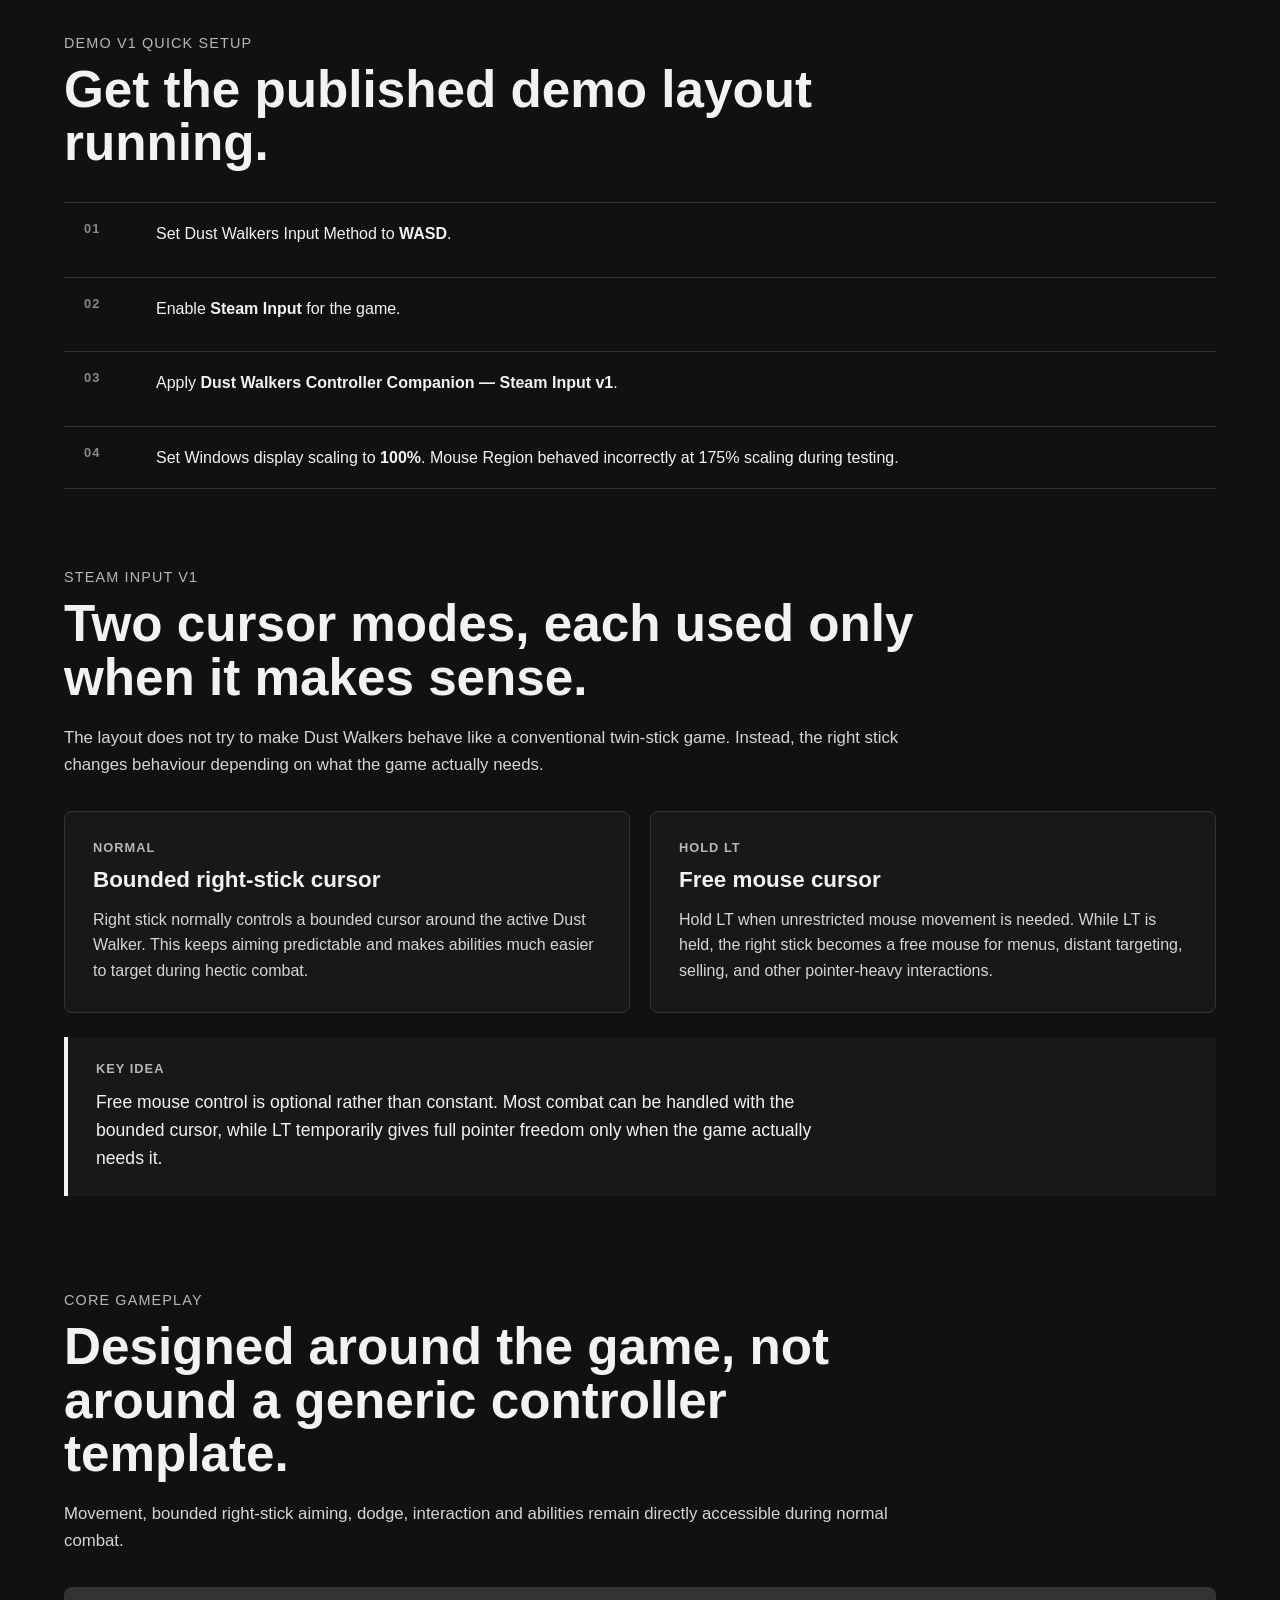
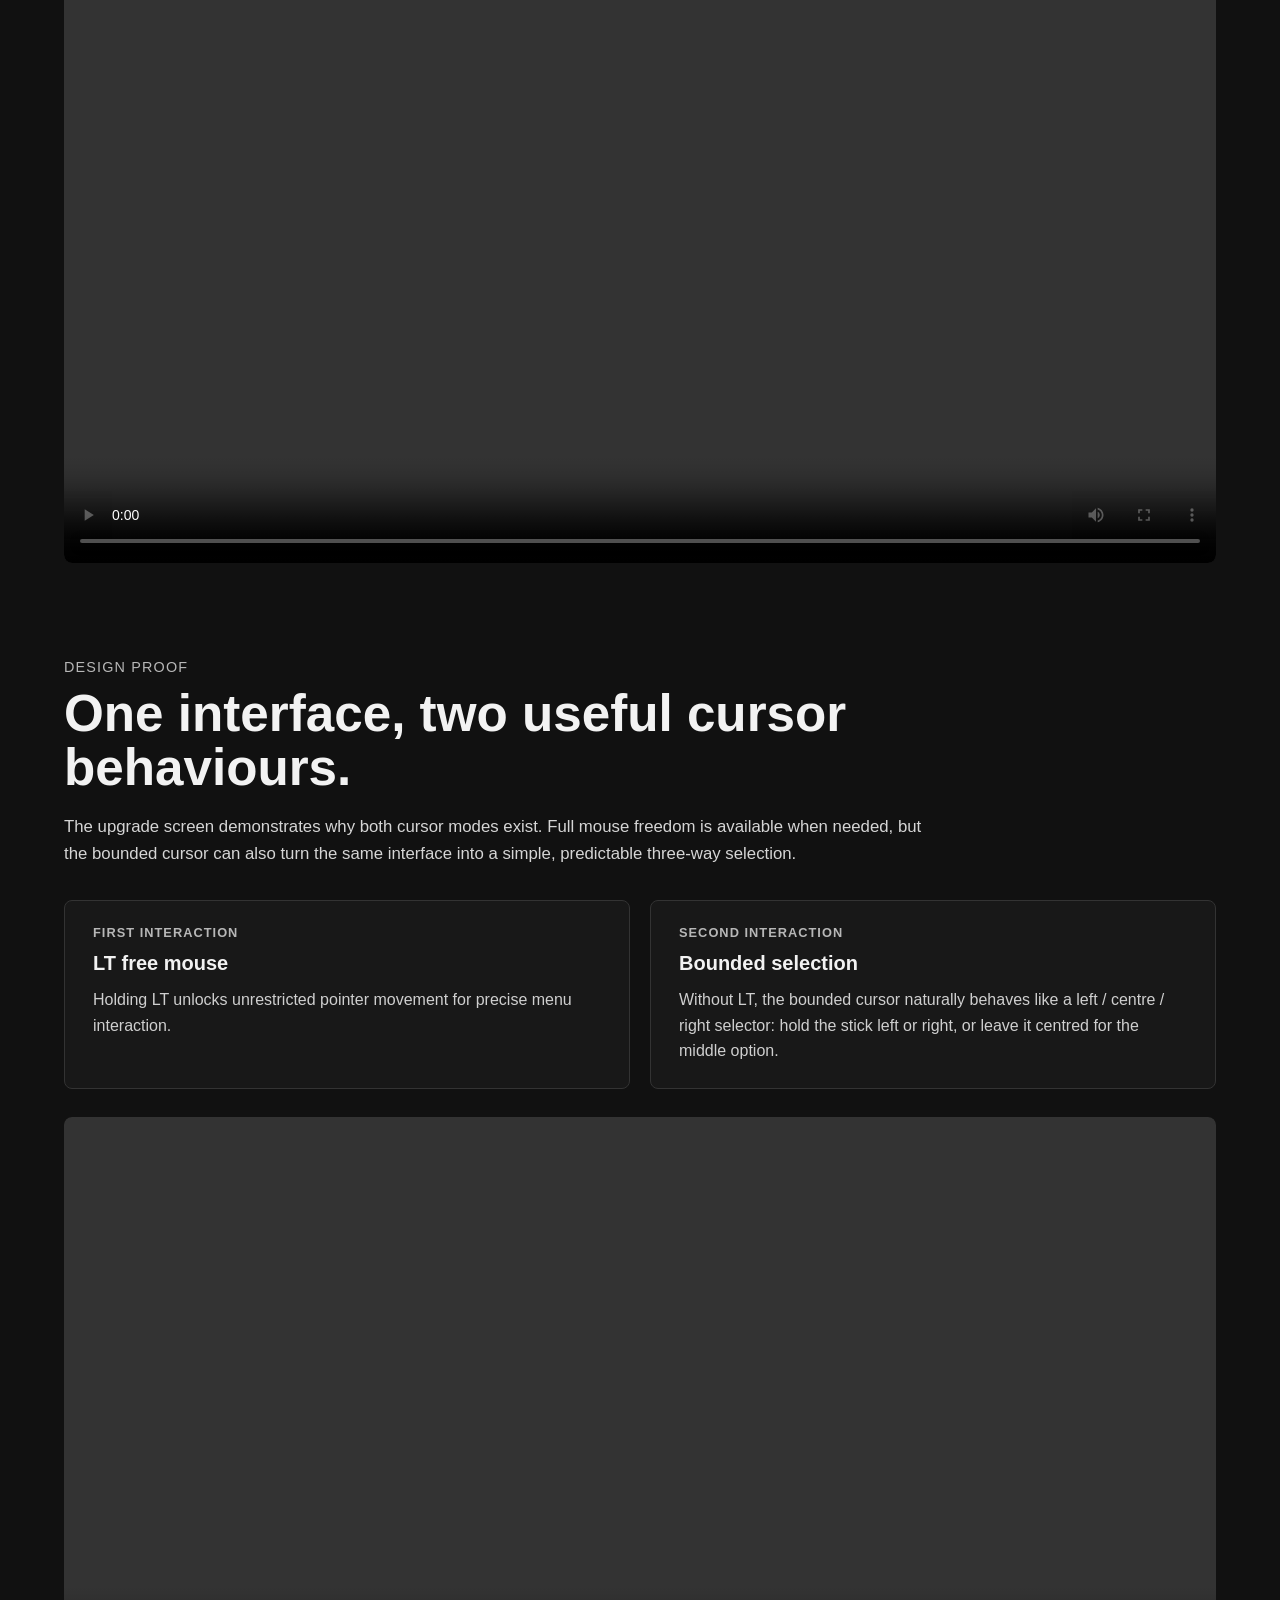
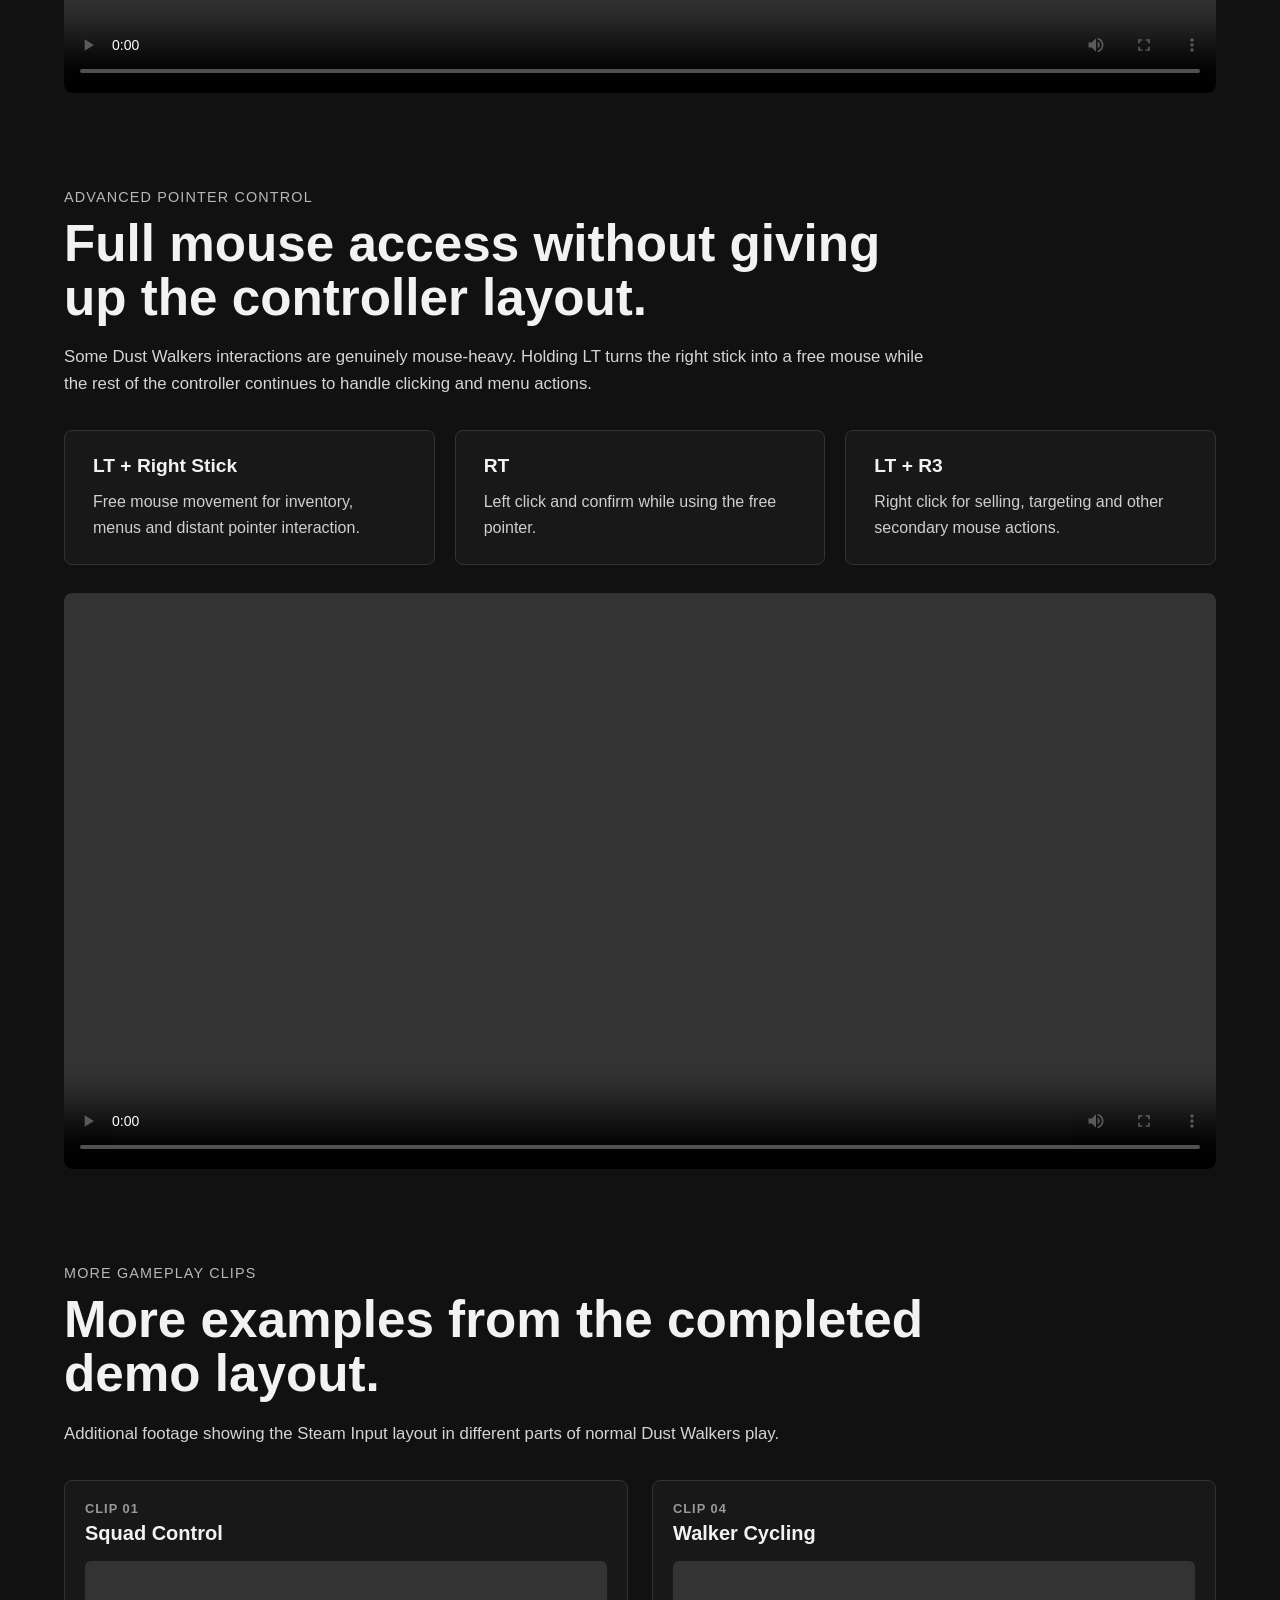
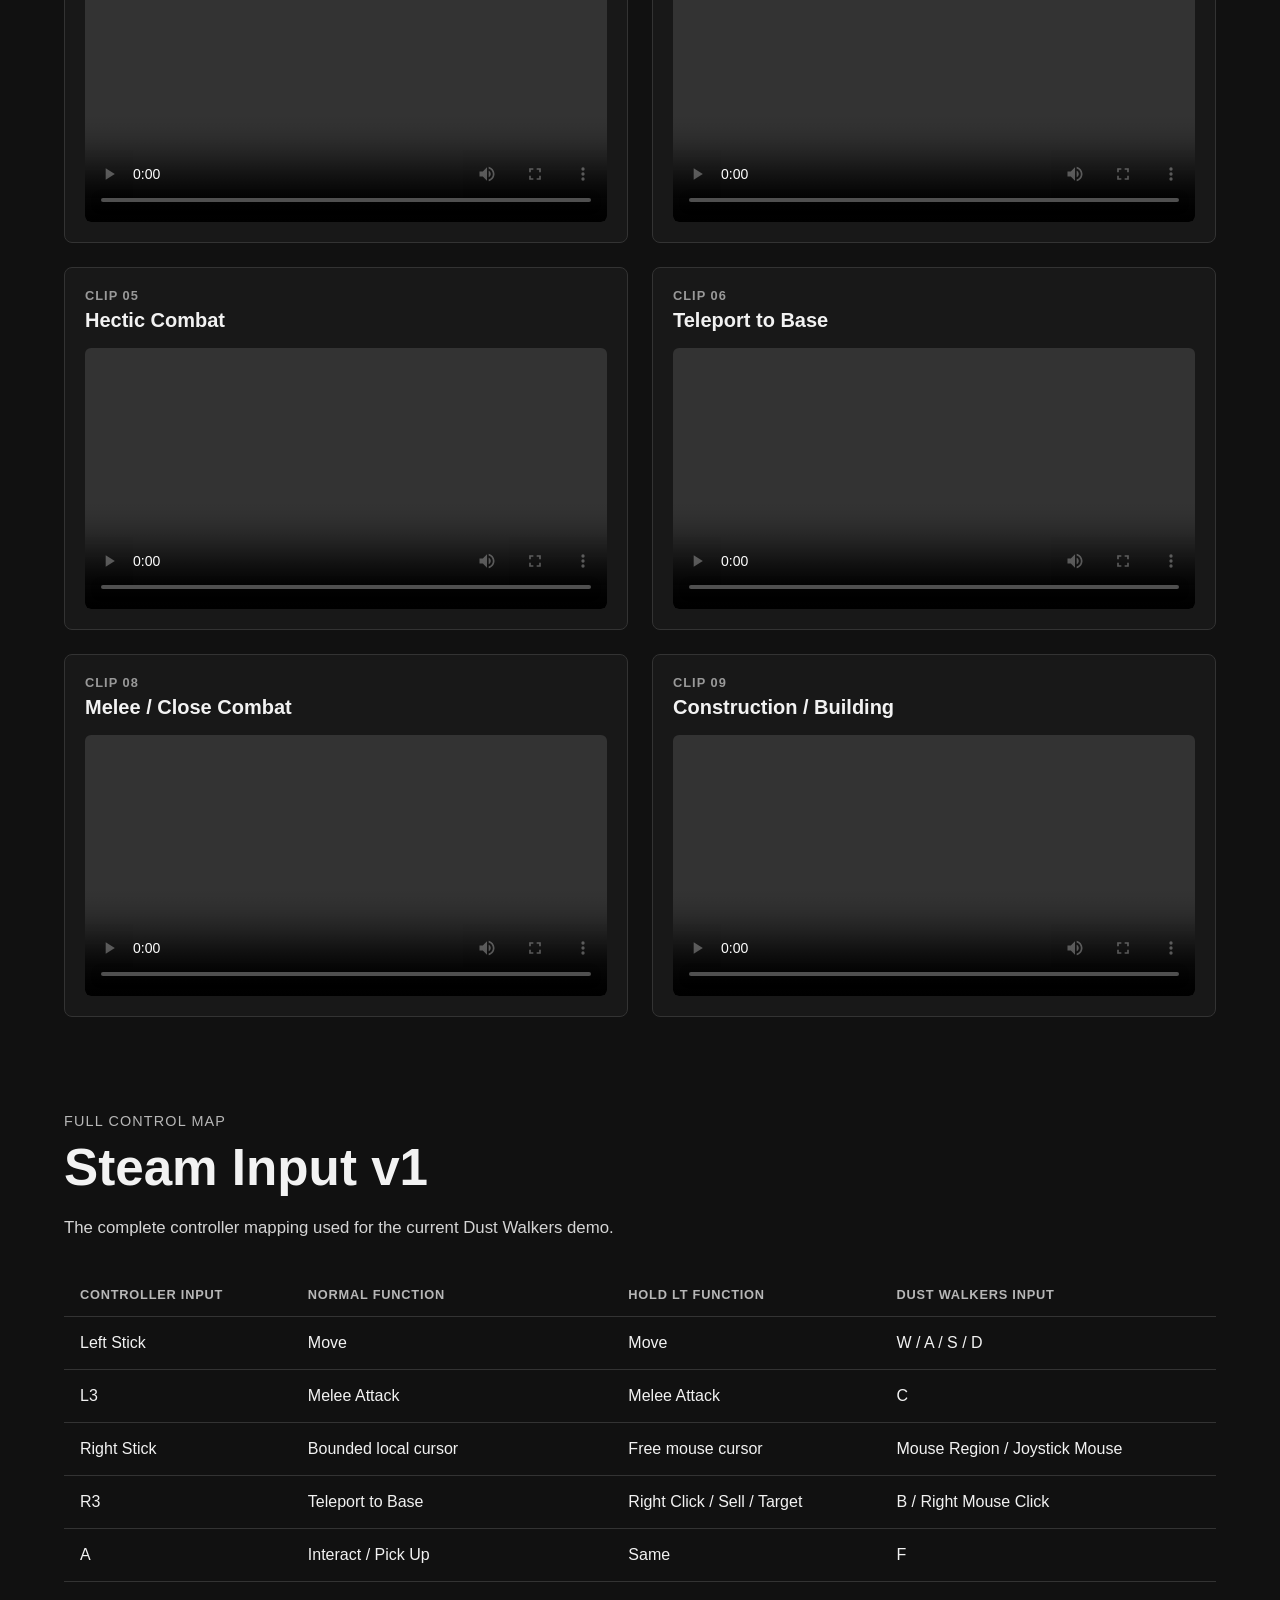
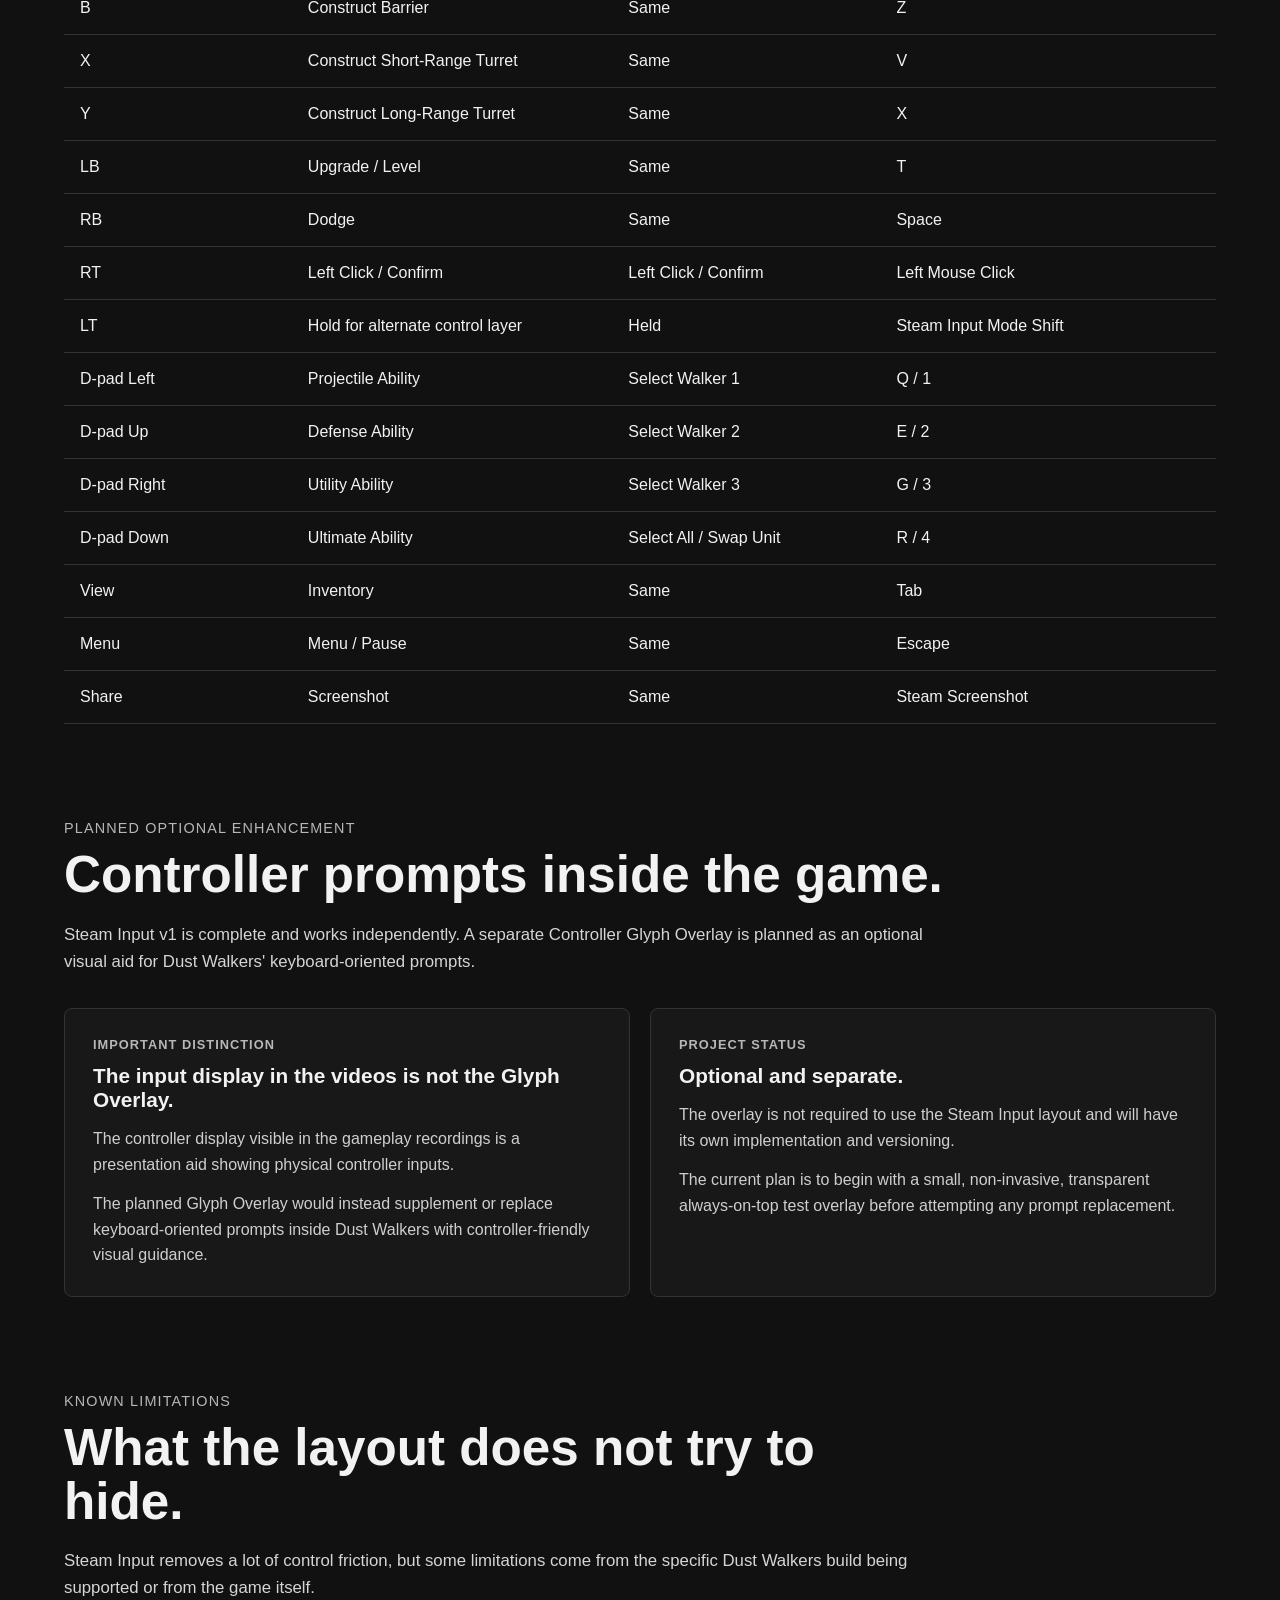
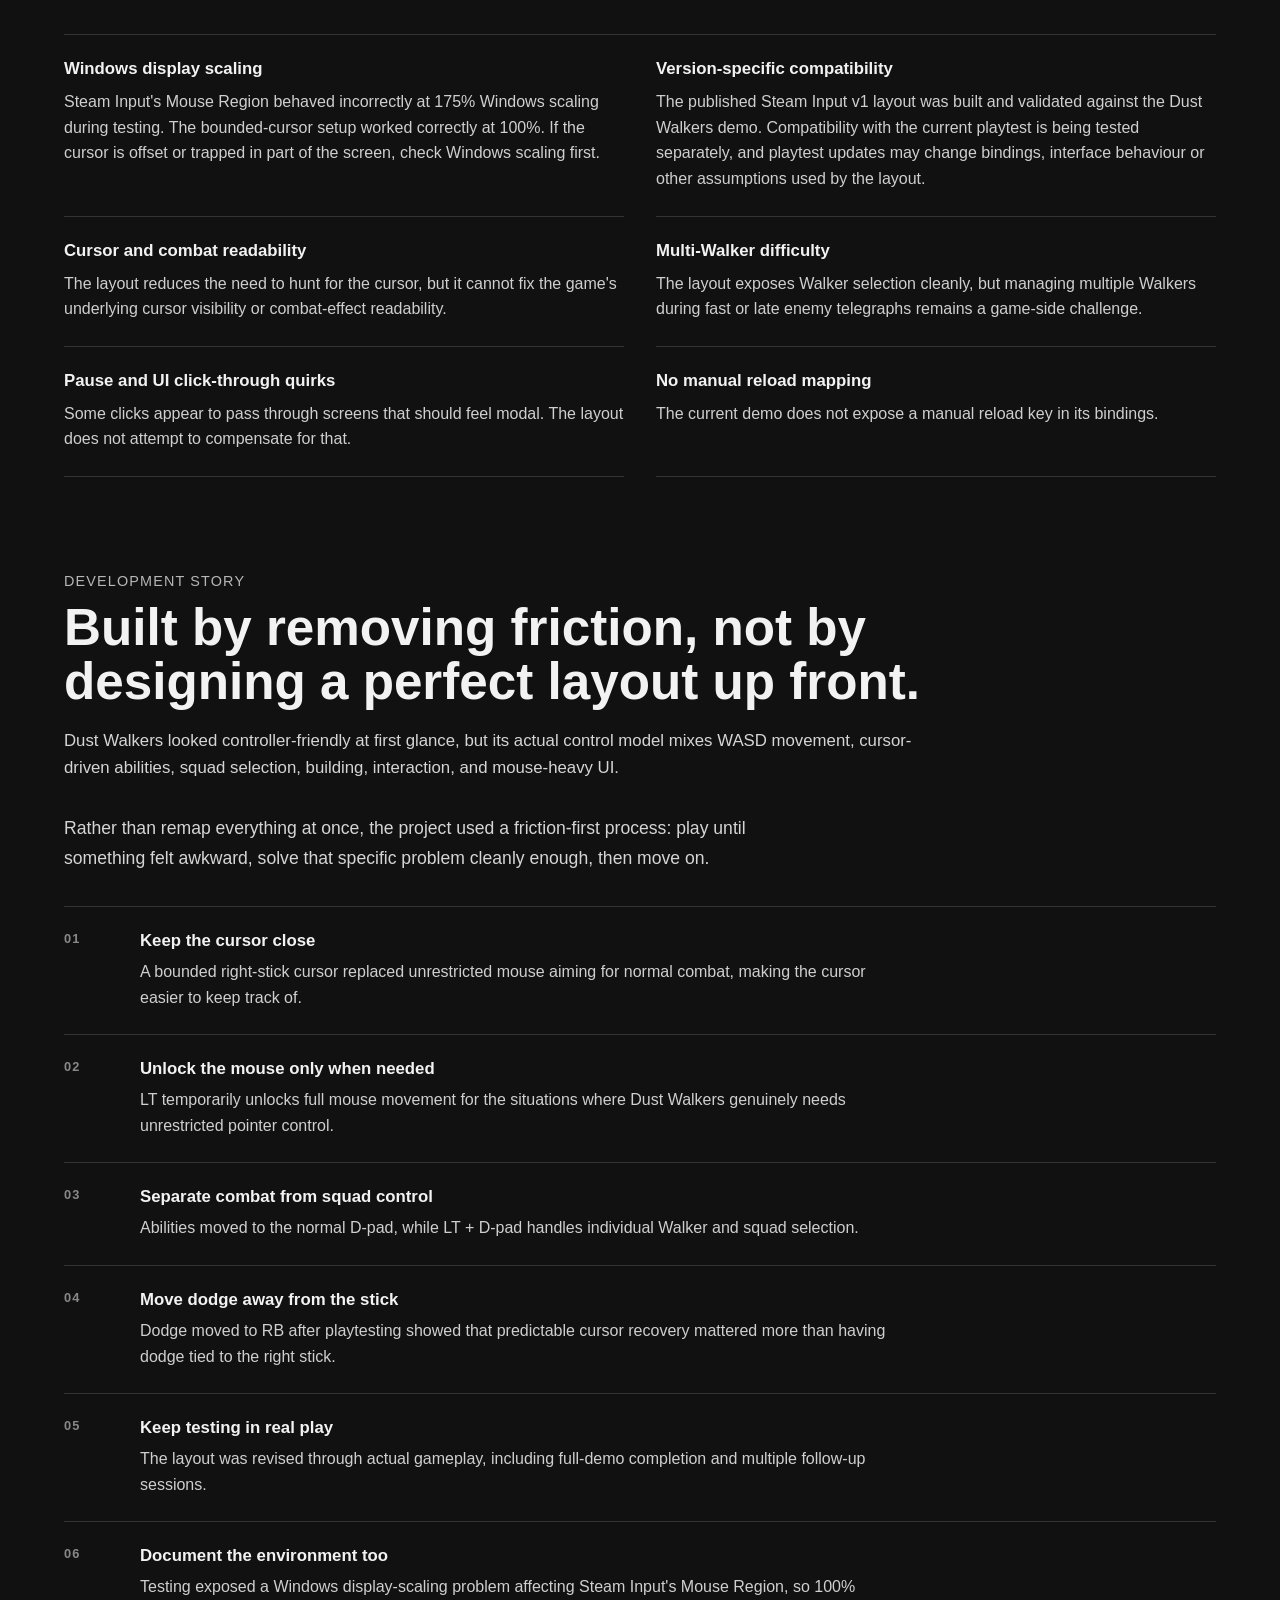
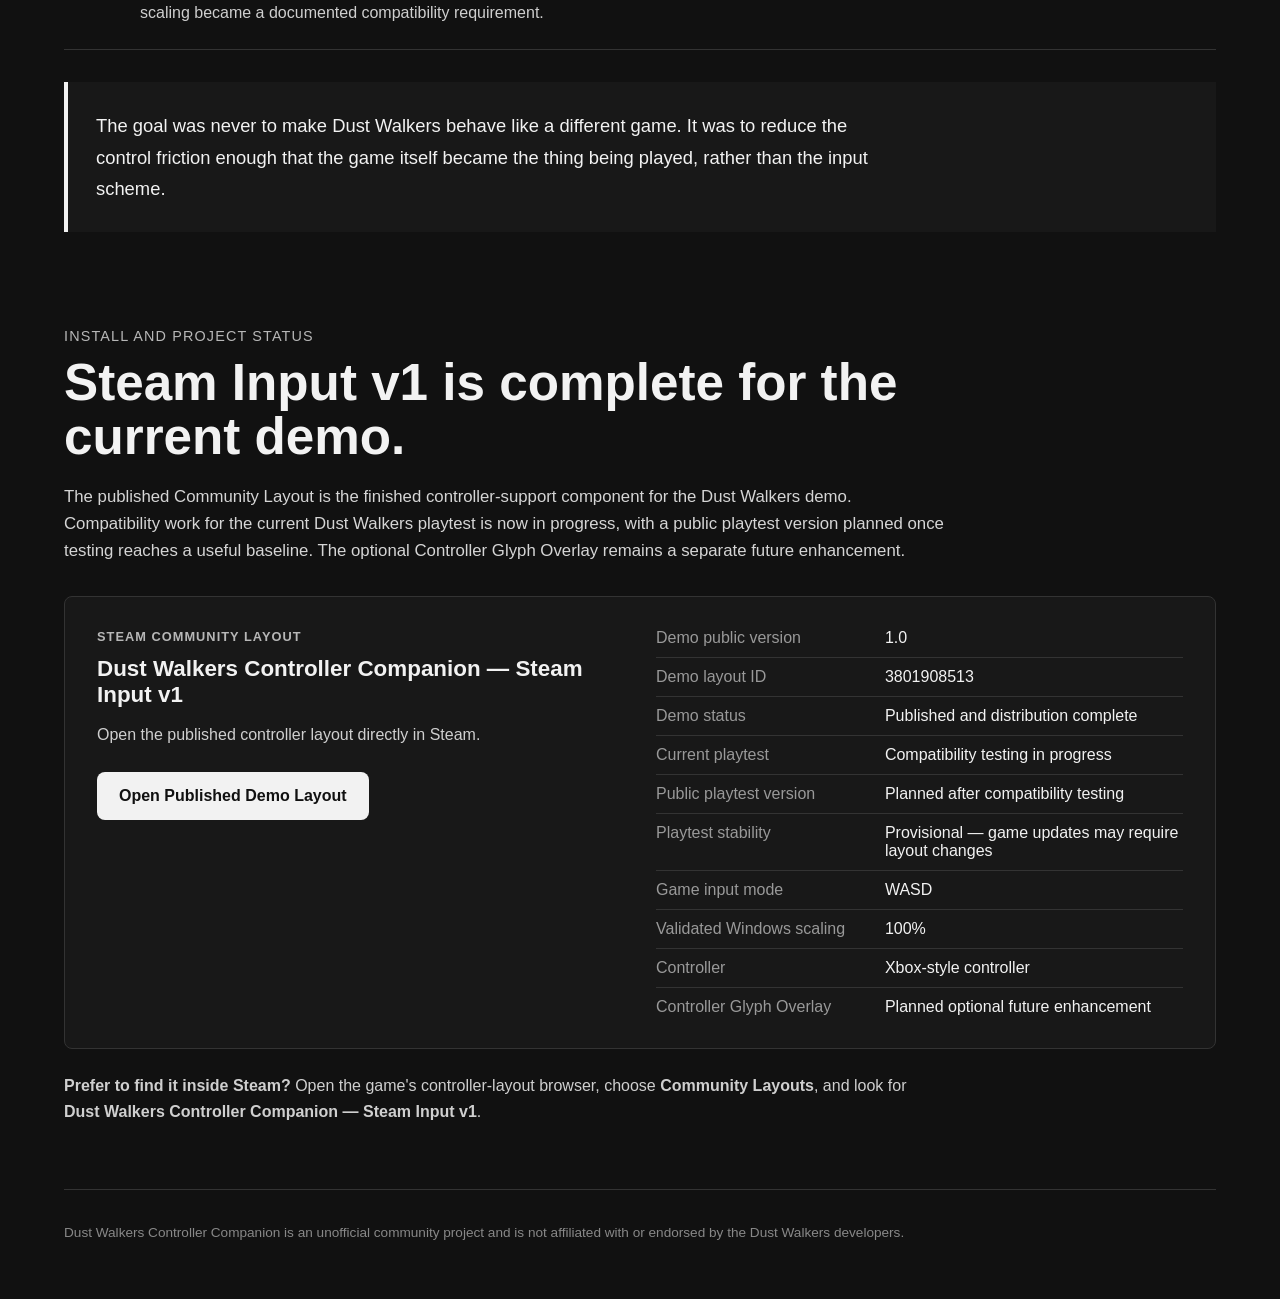
==== commit 935a6796: "Add canonical and social metadata" ====
--- a/index.html
+++ b/index.html
@@ -13,6 +13,41 @@
 
     <meta name="theme-color" content="#111111" />
     <meta name="color-scheme" content="dark" />
+
+    <link
+      rel="canonical"
+      href="https://godofthunder101.github.io/dust-walkers-controller-companion/"
+    />
+
+    <meta property="og:type" content="website" />
+    <meta property="og:title" content="Dust Walkers Controller Companion" />
+    <meta
+      property="og:description"
+      content="Unofficial Steam Input controller support for Dust Walkers, featuring a completed demo layout, gameplay examples, full control mapping, and current playtest compatibility testing."
+    />
+    <meta
+      property="og:url"
+      content="https://godofthunder101.github.io/dust-walkers-controller-companion/"
+    />
+    <meta
+      property="og:image"
+      content="https://godofthunder101.github.io/dust-walkers-controller-companion/assets/images/DWCC_Hero_Gameplay_01.png"
+    />
+    <meta
+      property="og:image:alt"
+      content="Dust Walkers gameplay with the controller input display visible"
+    />
+
+    <meta name="twitter:card" content="summary_large_image" />
+    <meta name="twitter:title" content="Dust Walkers Controller Companion" />
+    <meta
+      name="twitter:description"
+      content="Unofficial Steam Input controller support for Dust Walkers, featuring a completed demo layout, gameplay examples, full control mapping, and current playtest compatibility testing."
+    />
+    <meta
+      name="twitter:image"
+      content="https://godofthunder101.github.io/dust-walkers-controller-companion/assets/images/DWCC_Hero_Gameplay_01.png"
+    />
 
     <link rel="stylesheet" href="styles.css" />
   </head>
@@ -46,7 +81,7 @@
 
         <img
           class="hero-image"
-          src="../assets/images/DWCC_Hero_Gameplay_01.png"
+          src="assets/images/DWCC_Hero_Gameplay_01.png"
           alt="Dust Walkers gameplay with the controller input display visible"
         />
       </section>
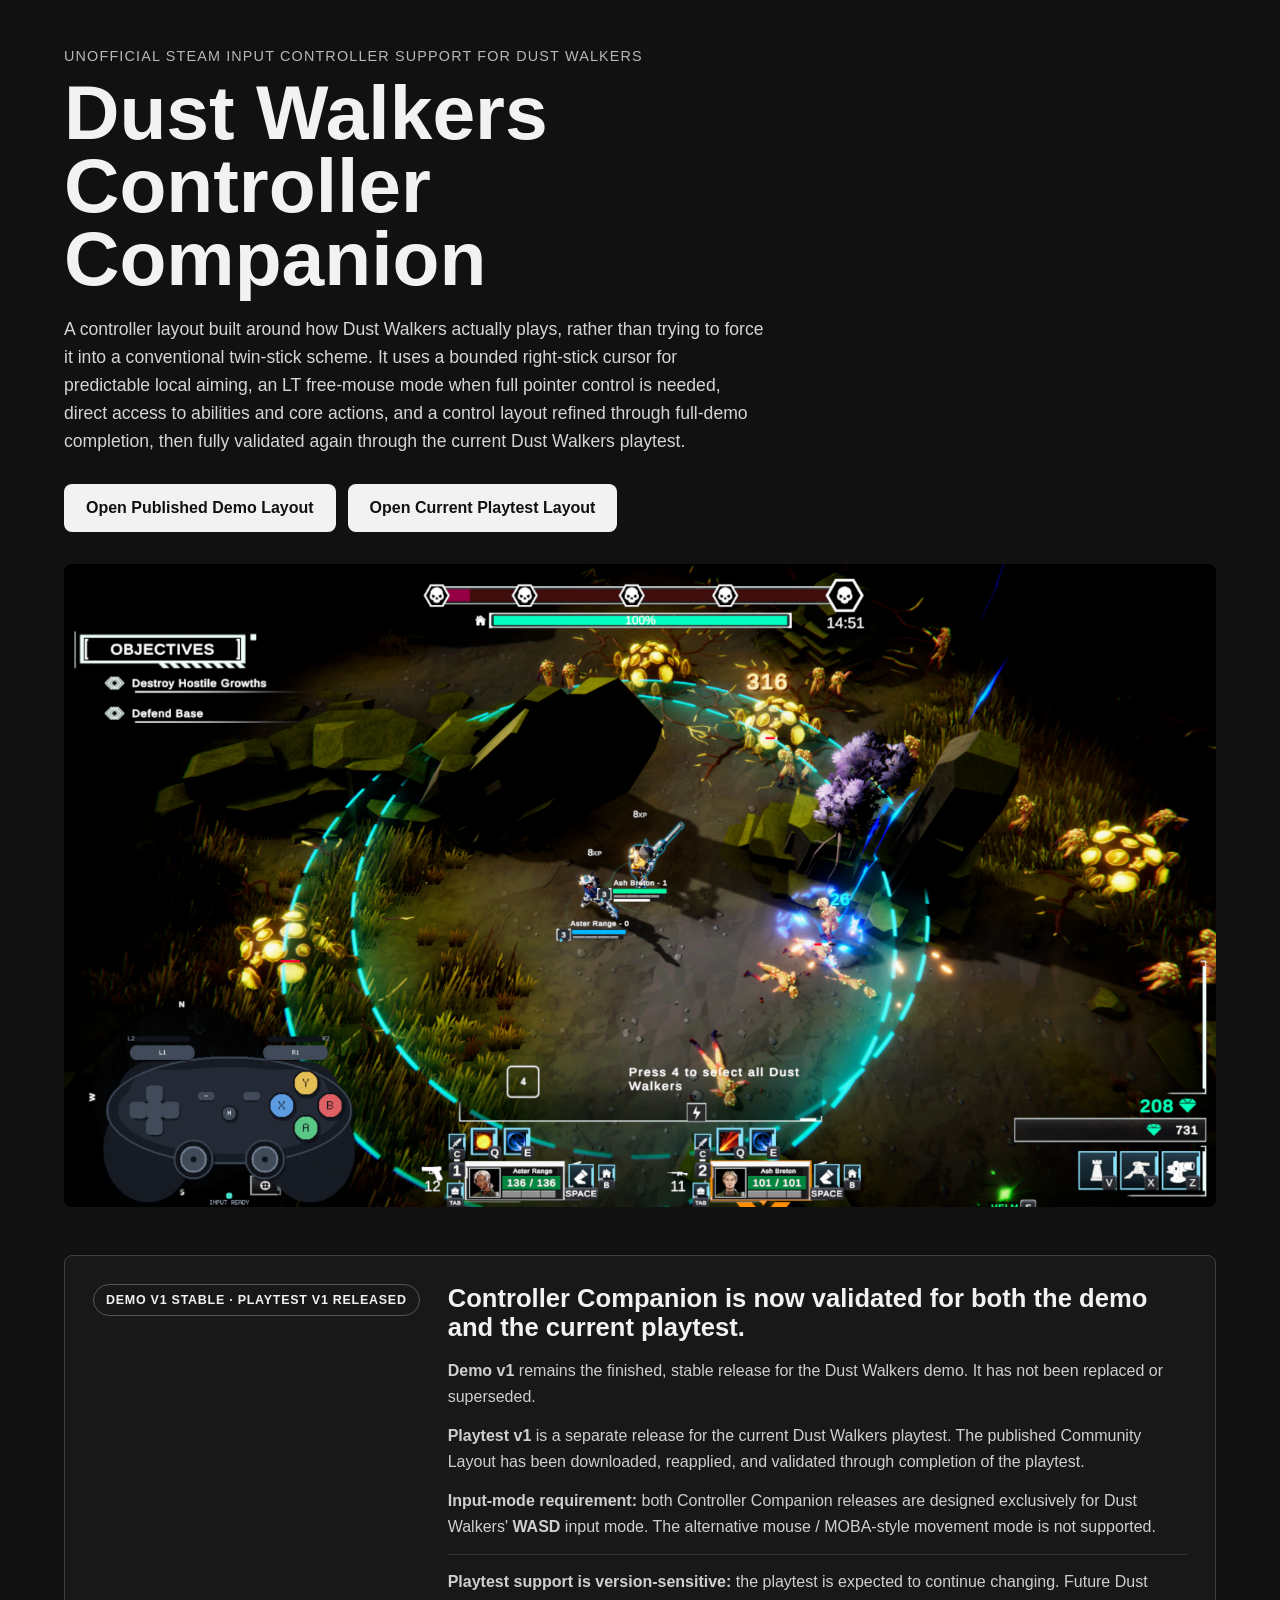
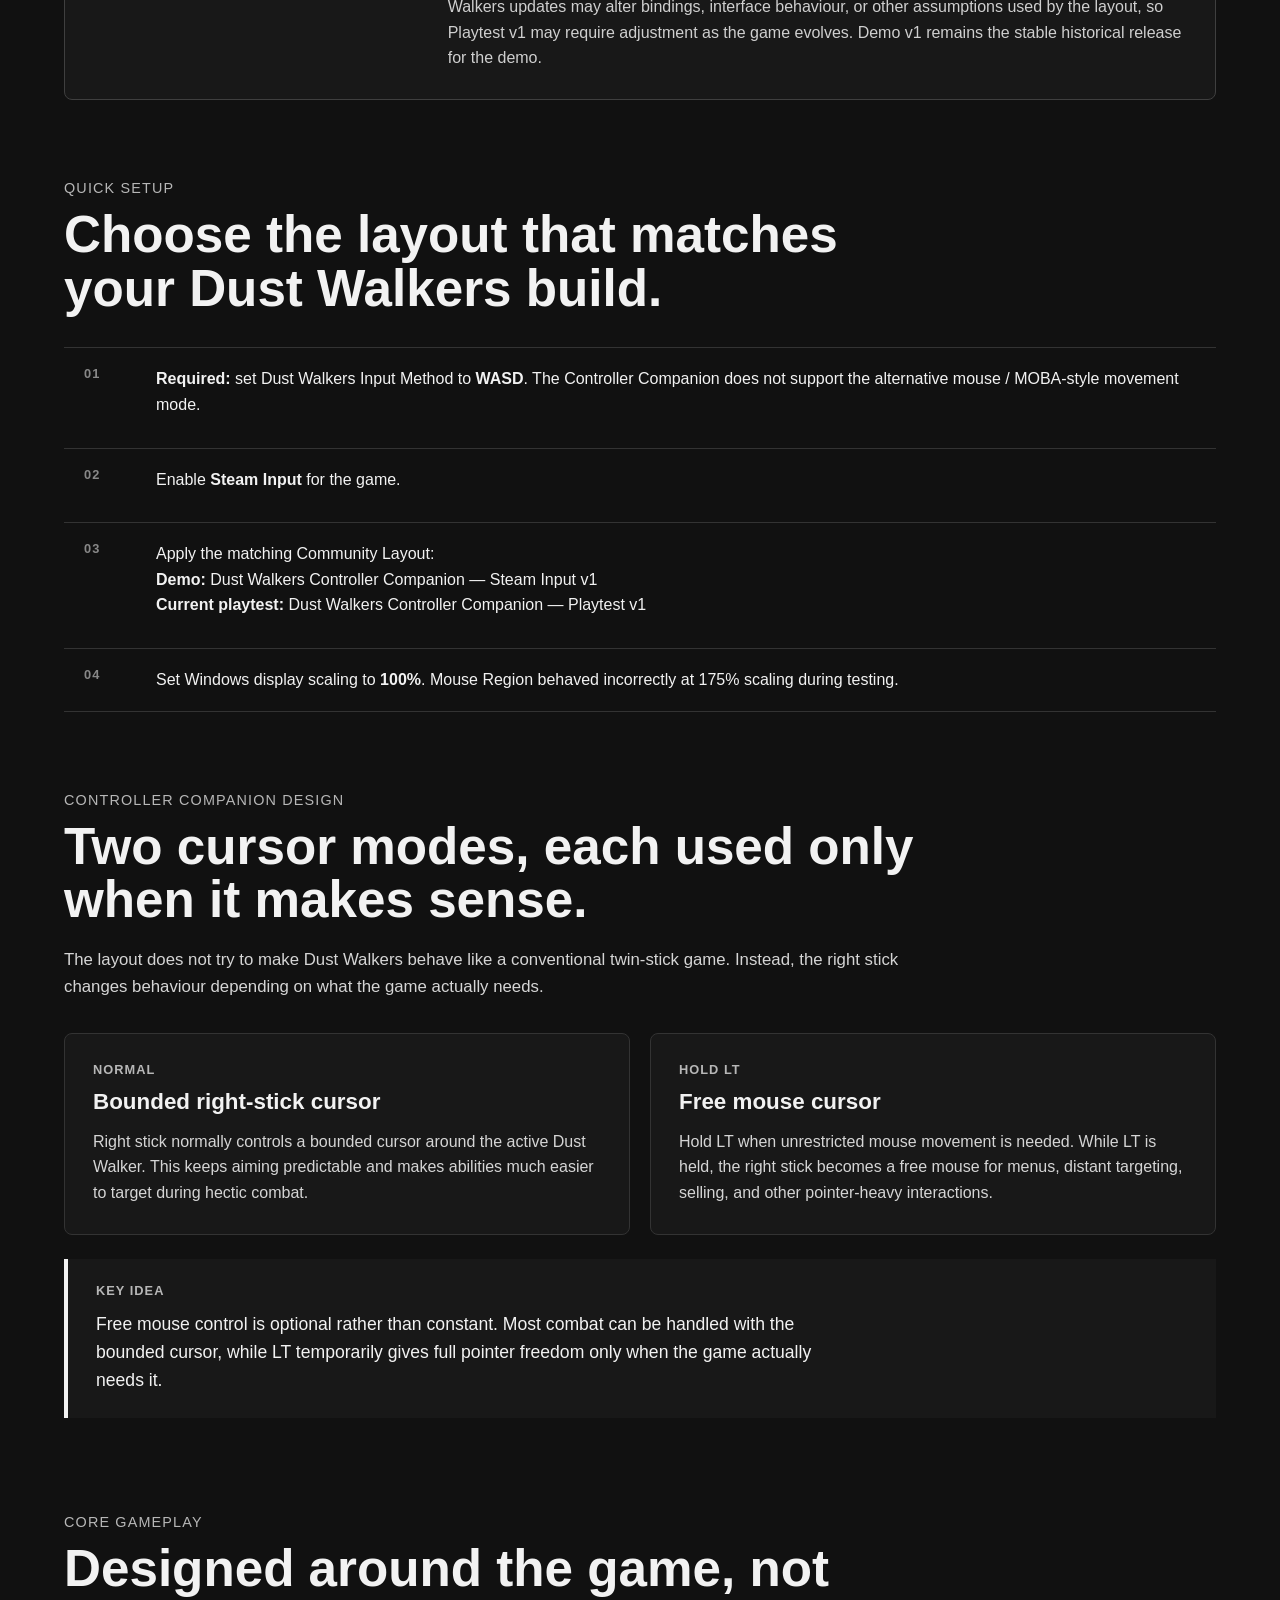
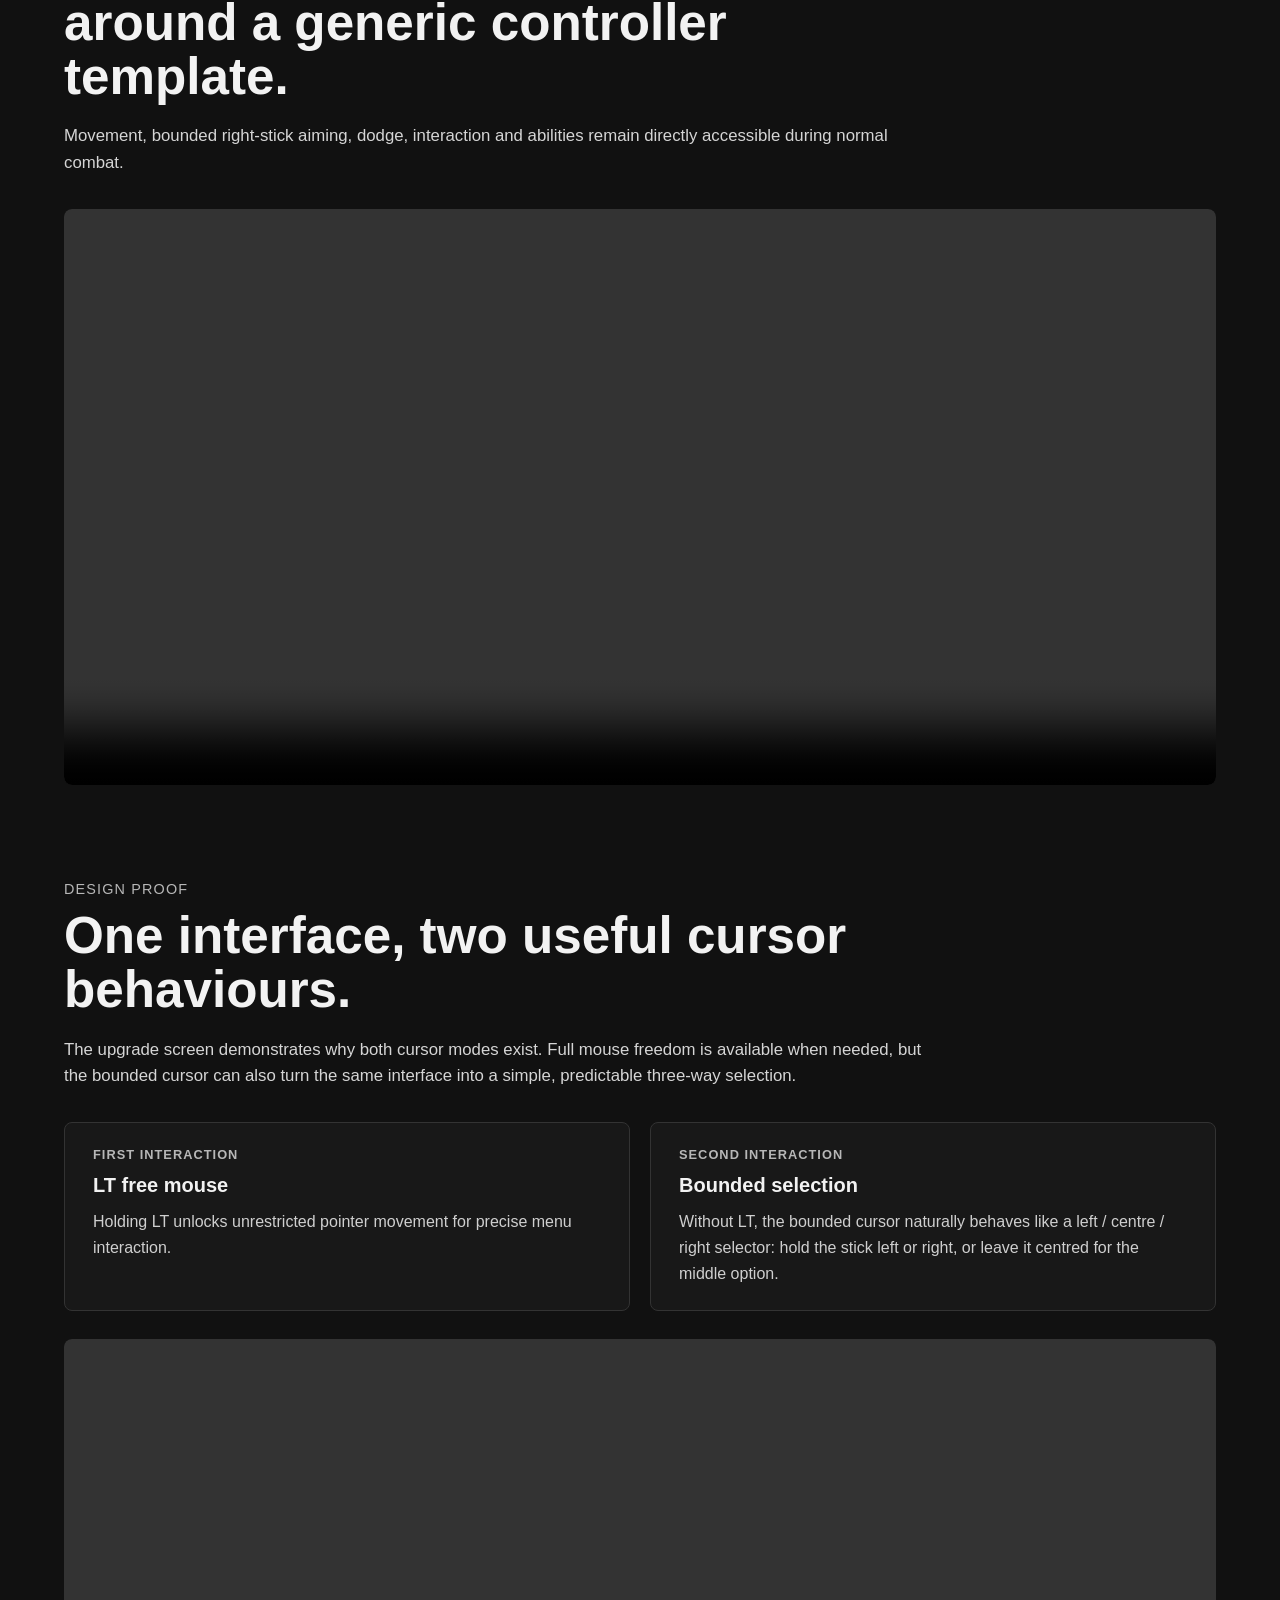
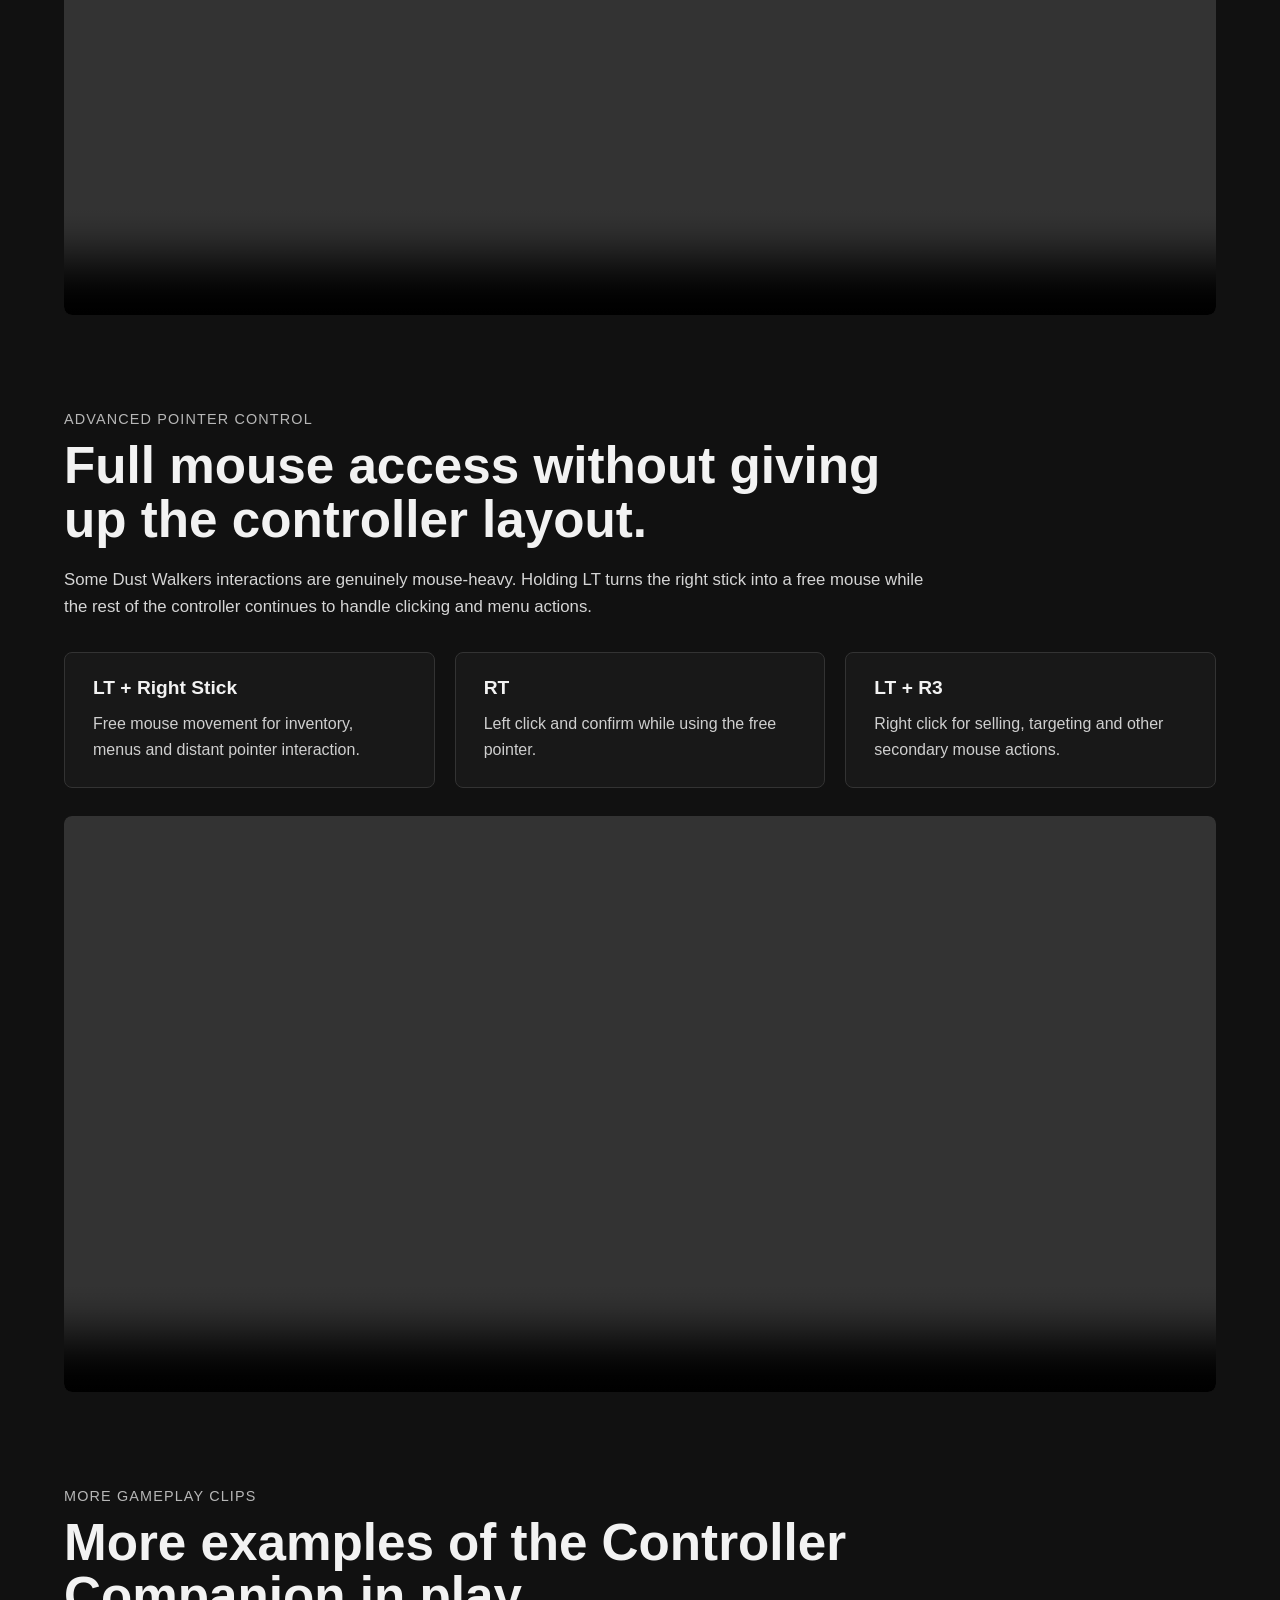
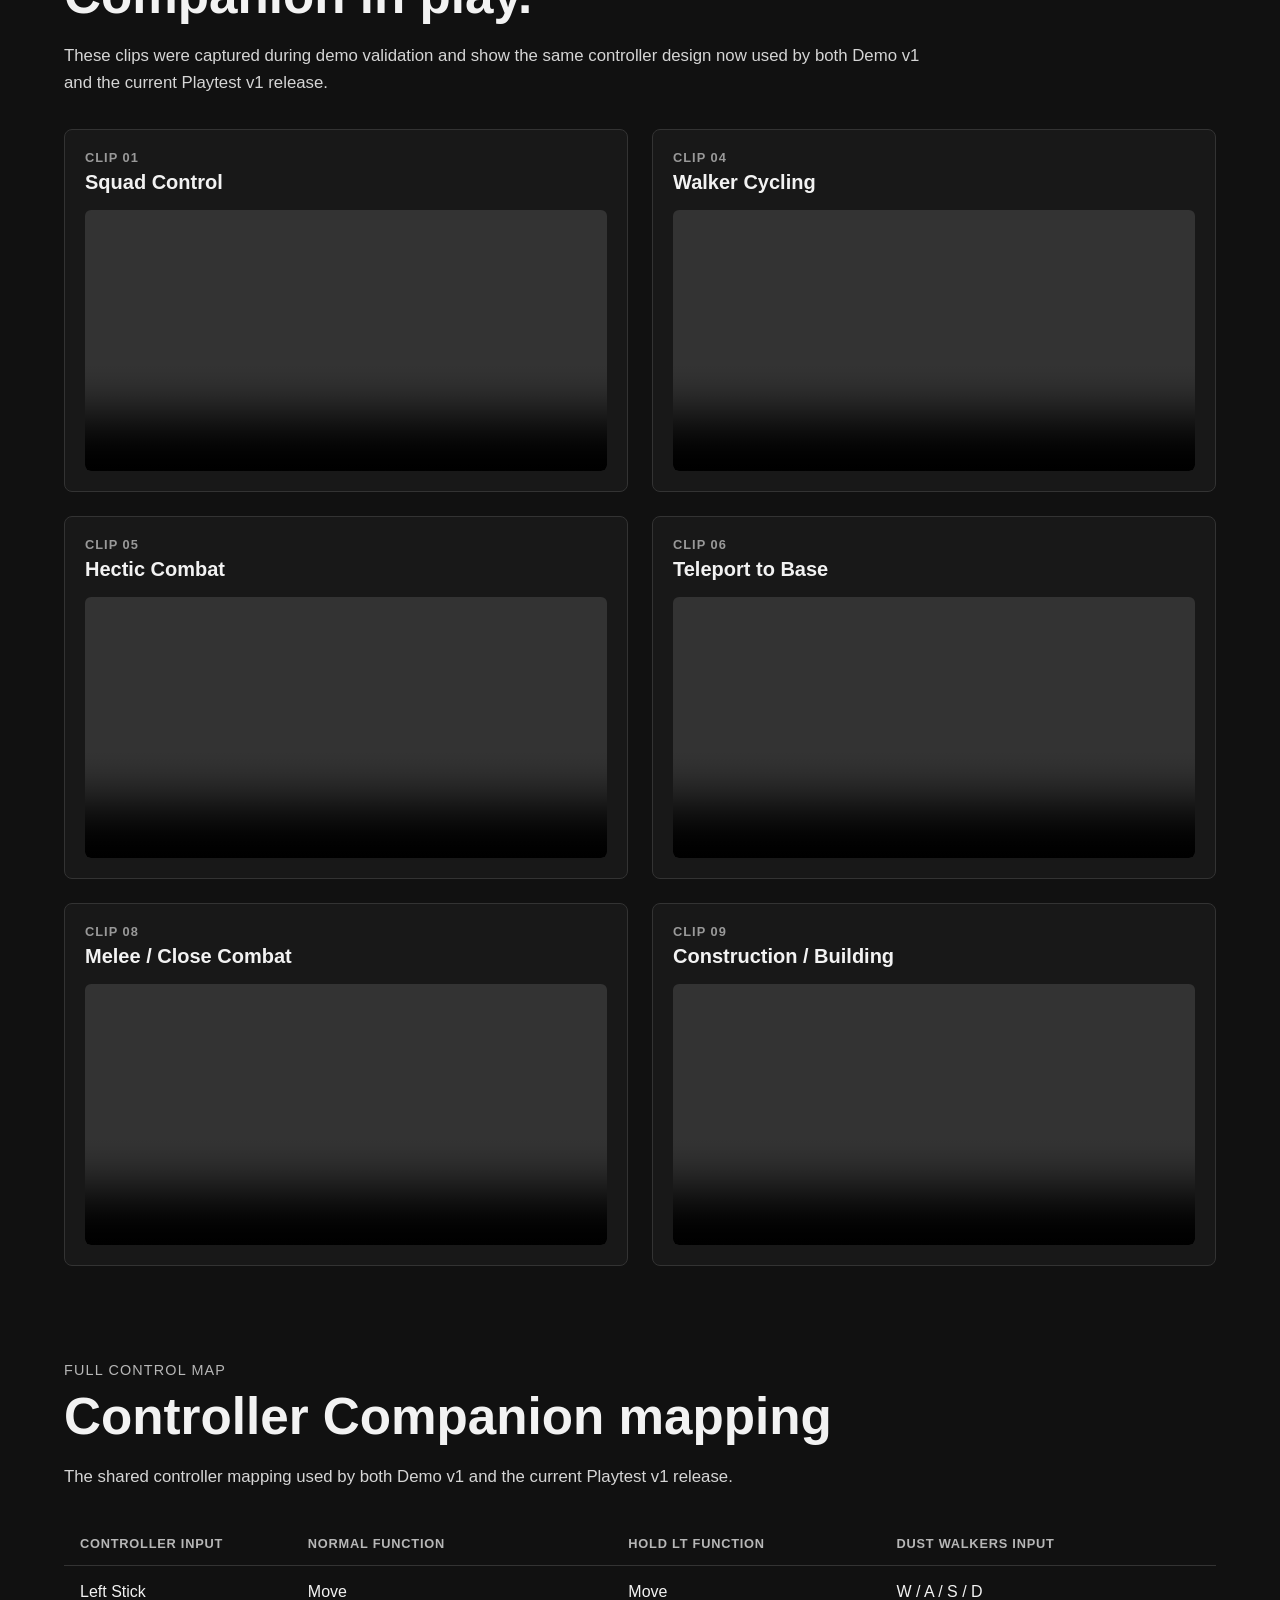
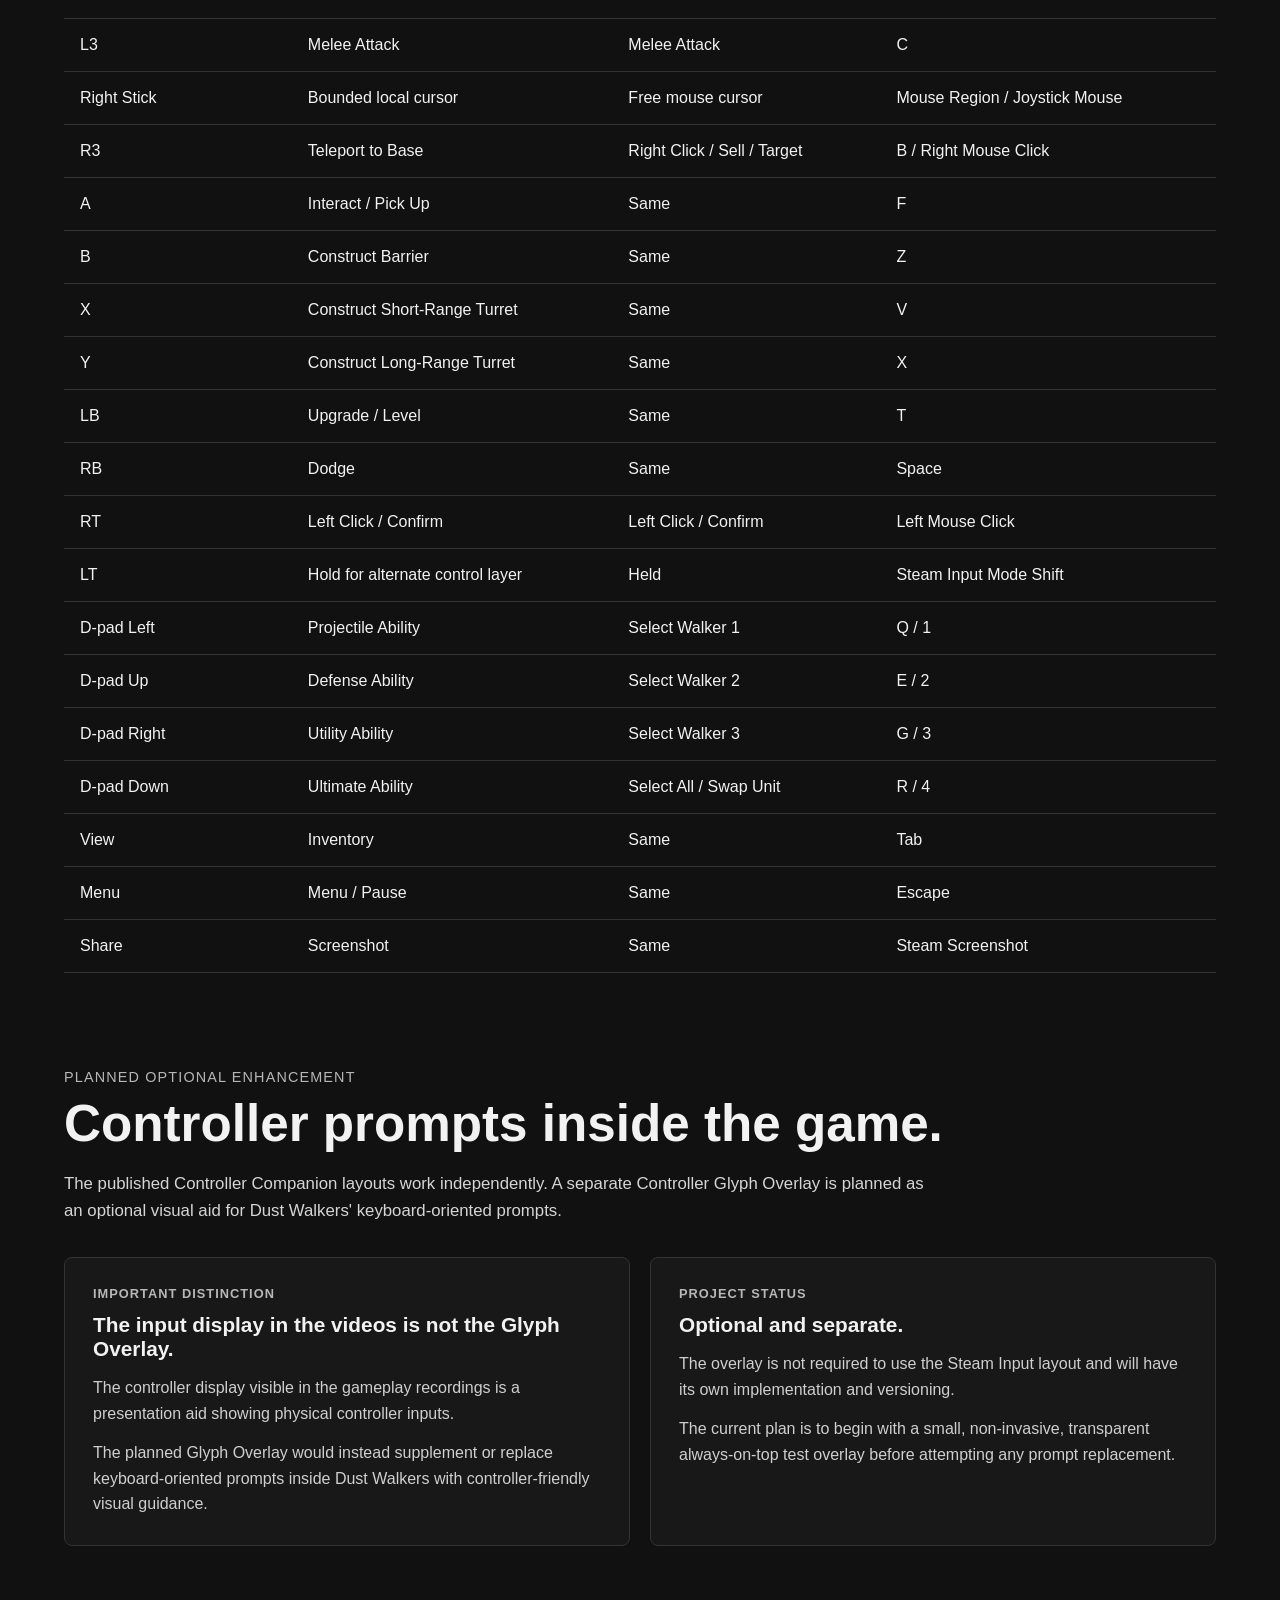
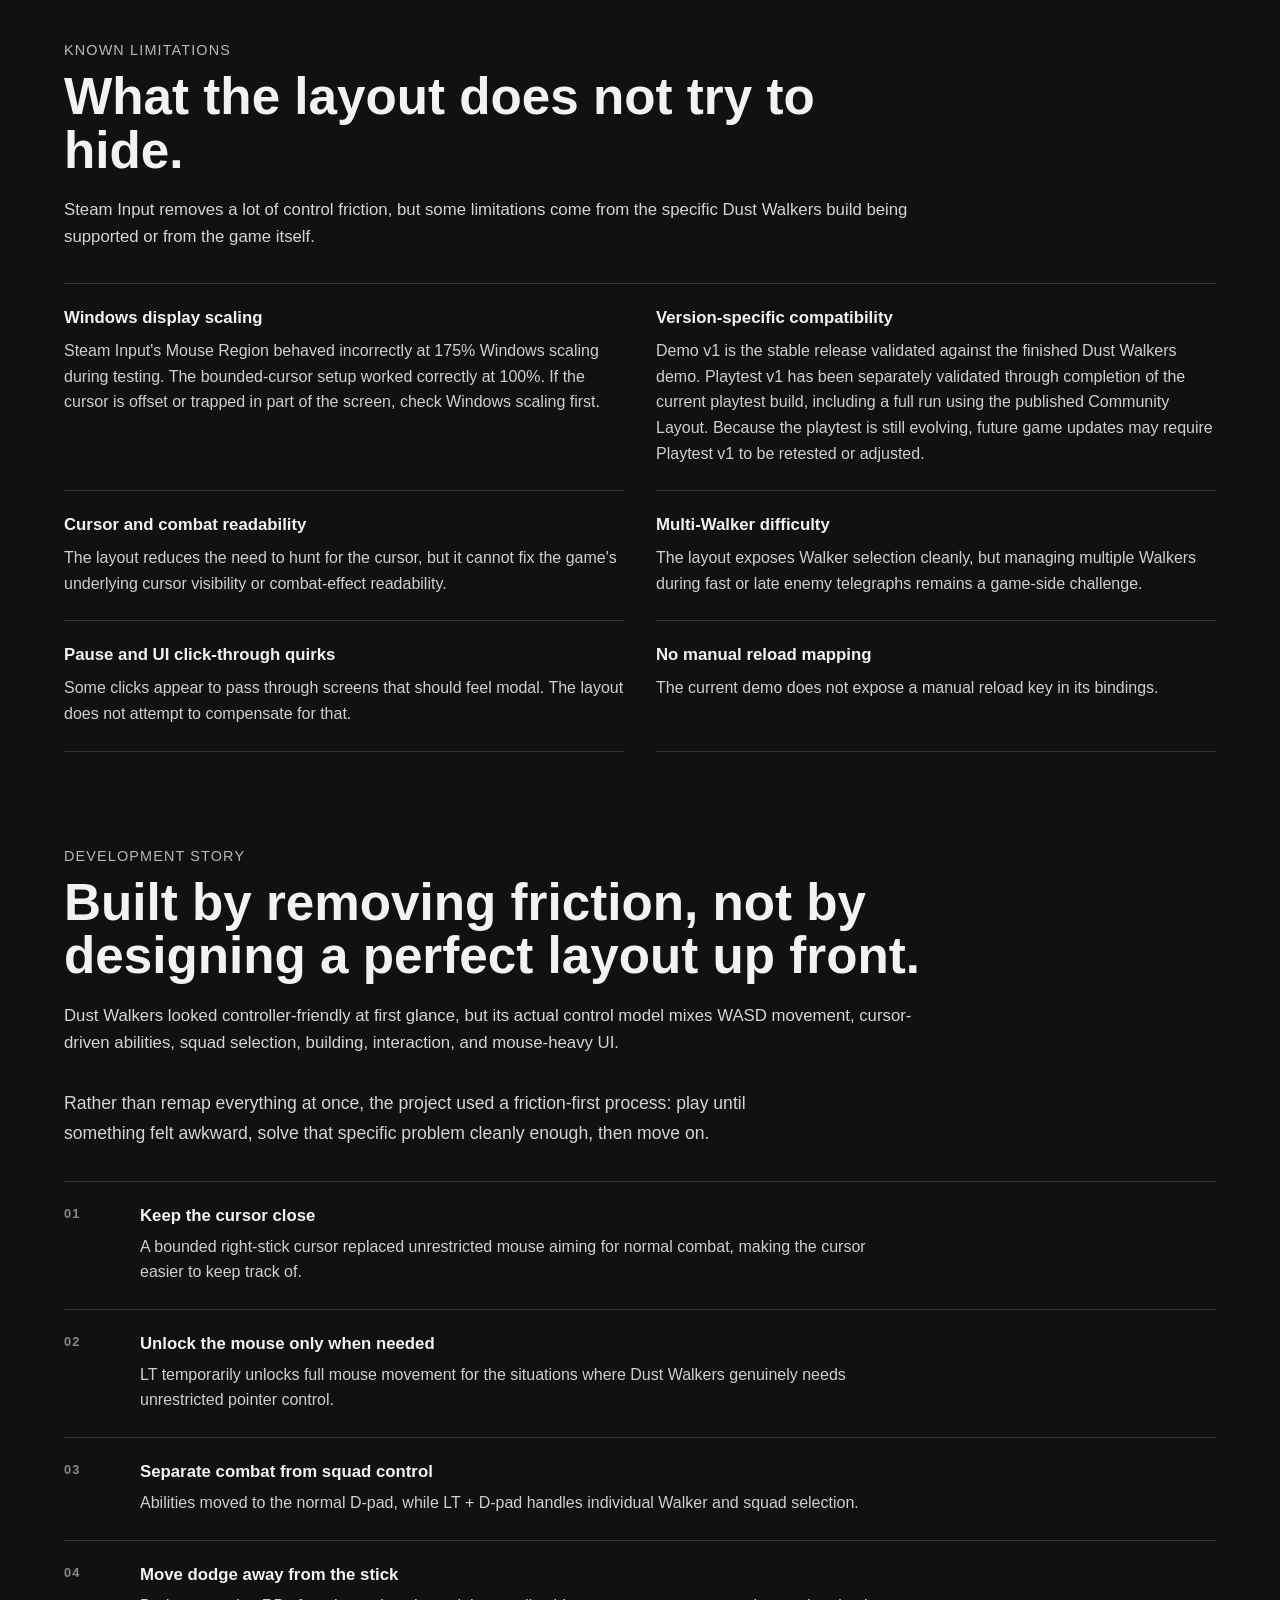
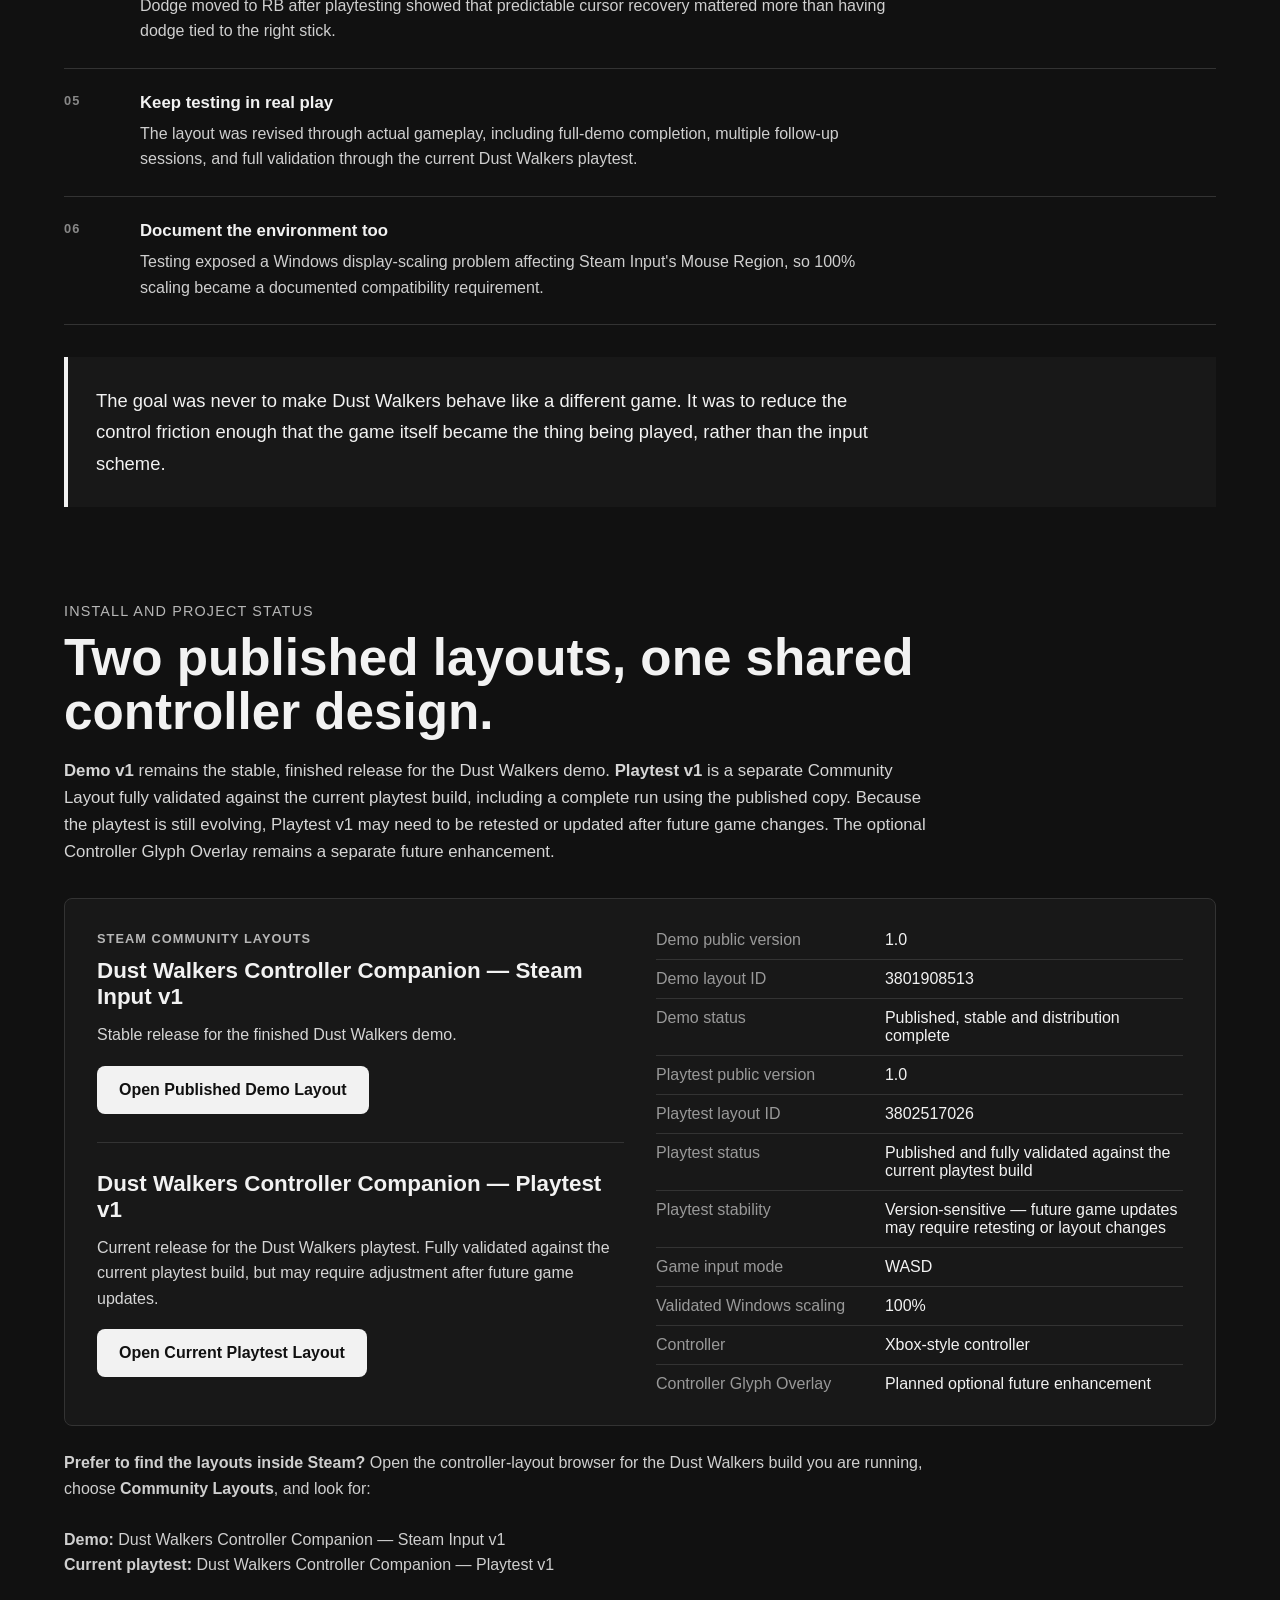
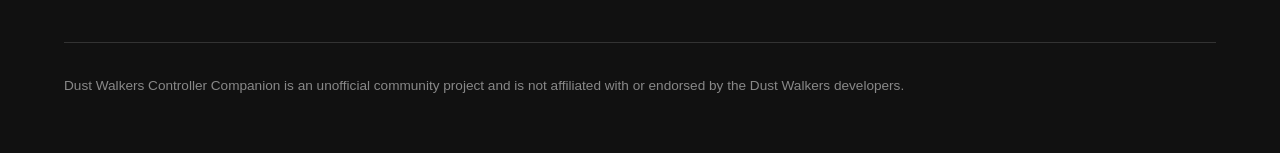
==== commit 9b1a3034: "Add Playtest v1 release support" ====
--- a/index.html
+++ b/index.html
@@ -8,7 +8,7 @@
 
     <meta
       name="description"
-      content="Unofficial Steam Input controller support for Dust Walkers, featuring a completed demo layout, gameplay examples, full control mapping, and current playtest compatibility testing."
+      content="Unofficial Steam Input controller support for Dust Walkers, with a stable demo release and a separately validated current-playtest release, plus gameplay examples and a full control map."
     />
 
     <meta name="theme-color" content="#111111" />
@@ -20,34 +20,44 @@
     />
 
     <meta property="og:type" content="website" />
+
     <meta property="og:title" content="Dust Walkers Controller Companion" />
+
     <meta
       property="og:description"
-      content="Unofficial Steam Input controller support for Dust Walkers, featuring a completed demo layout, gameplay examples, full control mapping, and current playtest compatibility testing."
+      content="Unofficial Steam Input controller support for Dust Walkers, with a stable demo release and a separately validated current-playtest release, plus gameplay examples and a full control map."
     />
+
     <meta
       property="og:url"
       content="https://godofthunder101.github.io/dust-walkers-controller-companion/"
     />
+
     <meta
       property="og:image"
       content="https://godofthunder101.github.io/dust-walkers-controller-companion/assets/images/DWCC_Hero_Gameplay_01.png"
     />
+
     <meta
       property="og:image:alt"
       content="Dust Walkers gameplay with the controller input display visible"
     />
 
     <meta name="twitter:card" content="summary_large_image" />
+
     <meta name="twitter:title" content="Dust Walkers Controller Companion" />
+
     <meta
       name="twitter:description"
-      content="Unofficial Steam Input controller support for Dust Walkers, featuring a completed demo layout, gameplay examples, full control mapping, and current playtest compatibility testing."
+      content="Unofficial Steam Input controller support for Dust Walkers, with a stable demo release and a separately validated current-playtest release, plus gameplay examples and a full control map."
     />
+
     <meta
       name="twitter:image"
       content="https://godofthunder101.github.io/dust-walkers-controller-companion/assets/images/DWCC_Hero_Gameplay_01.png"
     />
+
+    <link rel="icon" href="favicon.svg" type="image/svg+xml" />
 
     <link rel="stylesheet" href="styles.css" />
   </head>
@@ -68,15 +78,25 @@
             scheme. It uses a bounded right-stick cursor for predictable local
             aiming, an LT free-mouse mode when full pointer control is needed,
             direct access to abilities and core actions, and a control layout
-            refined through full-demo completion and multiple play sessions.
-          </p>
-
-          <a
-            class="primary-button"
-            href="steam://controllerconfig/3904060/3801908513"
-          >
-            Open Published Demo Layout
-          </a>
+            refined through full-demo completion, then fully validated again
+            through the current Dust Walkers playtest.
+          </p>
+
+          <div class="hero-actions">
+            <a
+              class="primary-button"
+              href="steam://controllerconfig/3904060/3801908513"
+            >
+              Open Published Demo Layout
+            </a>
+
+            <a
+              class="primary-button"
+              href="steam://controllerconfig/3980470/3802517026"
+            >
+              Open Current Playtest Layout
+            </a>
+          </div>
         </div>
 
         <img
@@ -87,44 +107,60 @@
       </section>
 
       <section class="playtest-status">
-        <div class="status-badge">Playtest support in testing</div>
+        <div class="status-badge">Demo v1 stable · Playtest v1 released</div>
 
         <div class="status-copy">
-          <h2>Current Dust Walkers playtest support is in progress.</h2>
-
-          <p>
-            The published Steam Input v1 layout was built and validated against
-            the Dust Walkers demo. I am currently testing and adapting the
-            Controller Companion against the current Dust Walkers playtest.
-          </p>
-
-          <p>
-            A public playtest-compatible version is planned once that testing
-            has reached a useful baseline.
+          <h2>
+            Controller Companion is now validated for both the demo and the
+            current playtest.
+          </h2>
+
+          <p>
+            <strong>Demo v1</strong> remains the finished, stable release for
+            the Dust Walkers demo. It has not been replaced or superseded.
+          </p>
+
+          <p>
+            <strong>Playtest v1</strong> is a separate release for the current
+            Dust Walkers playtest. The published Community Layout has been
+            downloaded, reapplied, and validated through completion of the
+            playtest.
+          </p>
+
+          <p>
+            <strong>Input-mode requirement:</strong>
+            both Controller Companion releases are designed exclusively for Dust
+            Walkers' <strong>WASD</strong> input mode. The alternative mouse /
+            MOBA-style movement mode is not supported.
           </p>
 
           <p class="status-warning">
-            <strong>Expect some instability:</strong>
-            the playtest version of Dust Walkers is expected to change
-            regularly, so bindings, interface behaviour or other assumptions
-            used by the controller layout may change between game updates.
-            Playtest support should therefore be considered provisional rather
-            than as stable as the finished demo layout.
+            <strong>Playtest support is version-sensitive:</strong>
+            the playtest is expected to continue changing. Future Dust Walkers
+            updates may alter bindings, interface behaviour, or other
+            assumptions used by the layout, so Playtest v1 may require
+            adjustment as the game evolves. Demo v1 remains the stable
+            historical release for the demo.
           </p>
         </div>
       </section>
 
       <section class="quick-setup">
         <div class="section-heading">
-          <p class="eyebrow">Demo v1 quick setup</p>
-
-          <h2>Get the published demo layout running.</h2>
+          <p class="eyebrow">Quick setup</p>
+
+          <h2>Choose the layout that matches your Dust Walkers build.</h2>
         </div>
 
         <div class="setup-steps">
           <div class="setup-step">
             <span class="step-number">01</span>
-            <p>Set Dust Walkers Input Method to <strong>WASD</strong>.</p>
+            <p>
+              <strong>Required:</strong>
+              set Dust Walkers Input Method to <strong>WASD</strong>. The
+              Controller Companion does not support the alternative mouse /
+              MOBA-style movement mode.
+            </p>
           </div>
 
           <div class="setup-step">
@@ -134,10 +170,15 @@
 
           <div class="setup-step">
             <span class="step-number">03</span>
-            <p>
-              Apply
-              <strong>Dust Walkers Controller Companion — Steam Input v1</strong
-              >.
+
+            <p>
+              Apply the matching Community Layout:
+              <br />
+              <strong>Demo:</strong>
+              Dust Walkers Controller Companion — Steam Input v1
+              <br />
+              <strong>Current playtest:</strong>
+              Dust Walkers Controller Companion — Playtest v1
             </p>
           </div>
 
@@ -153,7 +194,7 @@
 
       <section class="steam-input">
         <div class="section-heading">
-          <p class="eyebrow">Steam Input v1</p>
+          <p class="eyebrow">Controller Companion design</p>
 
           <h2>Two cursor modes, each used only when it makes sense.</h2>
 
@@ -326,12 +367,12 @@
       <section class="gameplay-gallery">
         <div class="section-heading">
           <p class="eyebrow">More gameplay clips</p>
-
-          <h2>More examples from the completed demo layout.</h2>
-
-          <p>
-            Additional footage showing the Steam Input layout in different parts
-            of normal Dust Walkers play.
+          <h2>More examples of the Controller Companion in play.</h2>
+
+          <p>
+            These clips were captured during demo validation and show the same
+            controller design now used by both Demo v1 and the current Playtest
+            v1 release.
           </p>
         </div>
 
@@ -432,11 +473,11 @@
         <div class="section-heading">
           <p class="eyebrow">Full control map</p>
 
-          <h2>Steam Input v1</h2>
-
-          <p>
-            The complete controller mapping used for the current Dust Walkers
-            demo.
+          <h2>Controller Companion mapping</h2>
+
+          <p>
+            The shared controller mapping used by both Demo v1 and the current
+            Playtest v1 release.
           </p>
         </div>
 
@@ -599,9 +640,9 @@
           <h2>Controller prompts inside the game.</h2>
 
           <p>
-            Steam Input v1 is complete and works independently. A separate
-            Controller Glyph Overlay is planned as an optional visual aid for
-            Dust Walkers' keyboard-oriented prompts.
+            The published Controller Companion layouts work independently. A
+            separate Controller Glyph Overlay is planned as an optional visual
+            aid for Dust Walkers' keyboard-oriented prompts.
           </p>
         </div>
 
@@ -670,11 +711,12 @@
             <h3>Version-specific compatibility</h3>
 
             <p>
-              The published Steam Input v1 layout was built and validated
-              against the Dust Walkers demo. Compatibility with the current
-              playtest is being tested separately, and playtest updates may
-              change bindings, interface behaviour or other assumptions used by
-              the layout.
+              Demo v1 is the stable release validated against the finished Dust
+              Walkers demo. Playtest v1 has been separately validated through
+              completion of the current playtest build, including a full run
+              using the published Community Layout. Because the playtest is
+              still evolving, future game updates may require Playtest v1 to be
+              retested or adjusted.
             </p>
           </article>
 
@@ -795,7 +837,8 @@
               <h3>Keep testing in real play</h3>
               <p>
                 The layout was revised through actual gameplay, including
-                full-demo completion and multiple follow-up sessions.
+                full-demo completion, multiple follow-up sessions, and full
+                validation through the current Dust Walkers playtest.
               </p>
             </div>
           </article>
@@ -827,32 +870,52 @@
         <div class="section-heading">
           <p class="eyebrow">Install and project status</p>
 
-          <h2>Steam Input v1 is complete for the current demo.</h2>
-
-          <p>
-            The published Community Layout is the finished controller-support
-            component for the Dust Walkers demo. Compatibility work for the
-            current Dust Walkers playtest is now in progress, with a public
-            playtest version planned once testing reaches a useful baseline. The
-            optional Controller Glyph Overlay remains a separate future
-            enhancement.
+          <h2>Two published layouts, one shared controller design.</h2>
+
+          <p>
+            <strong>Demo v1</strong> remains the stable, finished release for
+            the Dust Walkers demo. <strong>Playtest v1</strong> is a separate
+            Community Layout fully validated against the current playtest build,
+            including a complete run using the published copy. Because the
+            playtest is still evolving, Playtest v1 may need to be retested or
+            updated after future game changes. The optional Controller Glyph
+            Overlay remains a separate future enhancement.
           </p>
         </div>
 
         <div class="install-panel">
           <div class="install-primary">
-            <p class="mode-label">Steam Community Layout</p>
-
-            <h3>Dust Walkers Controller Companion — Steam Input v1</h3>
-
-            <p>Open the published controller layout directly in Steam.</p>
-
-            <a
-              class="primary-button"
-              href="steam://controllerconfig/3904060/3801908513"
-            >
-              Open Published Demo Layout
-            </a>
+            <p class="mode-label">Steam Community Layouts</p>
+
+            <div class="release-entry">
+              <h3>Dust Walkers Controller Companion — Steam Input v1</h3>
+
+              <p>Stable release for the finished Dust Walkers demo.</p>
+
+              <a
+                class="primary-button"
+                href="steam://controllerconfig/3904060/3801908513"
+              >
+                Open Published Demo Layout
+              </a>
+            </div>
+
+            <div class="release-entry">
+              <h3>Dust Walkers Controller Companion — Playtest v1</h3>
+
+              <p>
+                Current release for the Dust Walkers playtest. Fully validated
+                against the current playtest build, but may require adjustment
+                after future game updates.
+              </p>
+
+              <a
+                class="primary-button"
+                href="steam://controllerconfig/3980470/3802517026"
+              >
+                Open Current Playtest Layout
+              </a>
+            </div>
           </div>
 
           <div class="project-metadata">
@@ -869,22 +932,33 @@
 
               <div>
                 <dt>Demo status</dt>
-                <dd>Published and distribution complete</dd>
+                <dd>Published, stable and distribution complete</dd>
               </div>
 
               <div>
-                <dt>Current playtest</dt>
-                <dd>Compatibility testing in progress</dd>
+                <dt>Playtest public version</dt>
+                <dd>1.0</dd>
               </div>
 
               <div>
-                <dt>Public playtest version</dt>
-                <dd>Planned after compatibility testing</dd>
+                <dt>Playtest layout ID</dt>
+                <dd>3802517026</dd>
+              </div>
+
+              <div>
+                <dt>Playtest status</dt>
+                <dd>
+                  Published and fully validated against the current playtest
+                  build
+                </dd>
               </div>
 
               <div>
                 <dt>Playtest stability</dt>
-                <dd>Provisional — game updates may require layout changes</dd>
+                <dd>
+                  Version-sensitive — future game updates may require retesting
+                  or layout changes
+                </dd>
               </div>
 
               <div>
@@ -912,10 +986,15 @@
 
         <div class="install-fallback">
           <p>
-            <strong>Prefer to find it inside Steam?</strong>
-            Open the game's controller-layout browser, choose
-            <strong>Community Layouts</strong>, and look for
-            <strong>Dust Walkers Controller Companion — Steam Input v1</strong>.
+            <strong>Prefer to find the layouts inside Steam?</strong>
+            Open the controller-layout browser for the Dust Walkers build you
+            are running, choose <strong>Community Layouts</strong>, and look
+            for: <br /><br />
+            <strong>Demo:</strong>
+            Dust Walkers Controller Companion — Steam Input v1
+            <br />
+            <strong>Current playtest:</strong>
+            Dust Walkers Controller Companion — Playtest v1
           </p>
         </div>
       </section>
--- a/styles.css
+++ b/styles.css
@@ -66,6 +66,12 @@
 .primary-button:hover {
   background: #ffffff;
   transform: translateY(-1px);
+}
+
+.hero-actions {
+  display: flex;
+  flex-wrap: wrap;
+  gap: 12px;
 }
 
 .hero-image {
@@ -680,3 +686,19 @@
     grid-template-columns: 1fr;
   }
 }
+
+.release-entry + .release-entry {
+  margin-top: 28px;
+  padding-top: 28px;
+  border-top: 1px solid #333;
+}
+
+.release-entry h3 {
+  margin: 0 0 12px;
+}
+
+.release-entry p {
+  margin: 0 0 18px;
+  line-height: 1.6;
+  color: #d5d5d5;
+}
